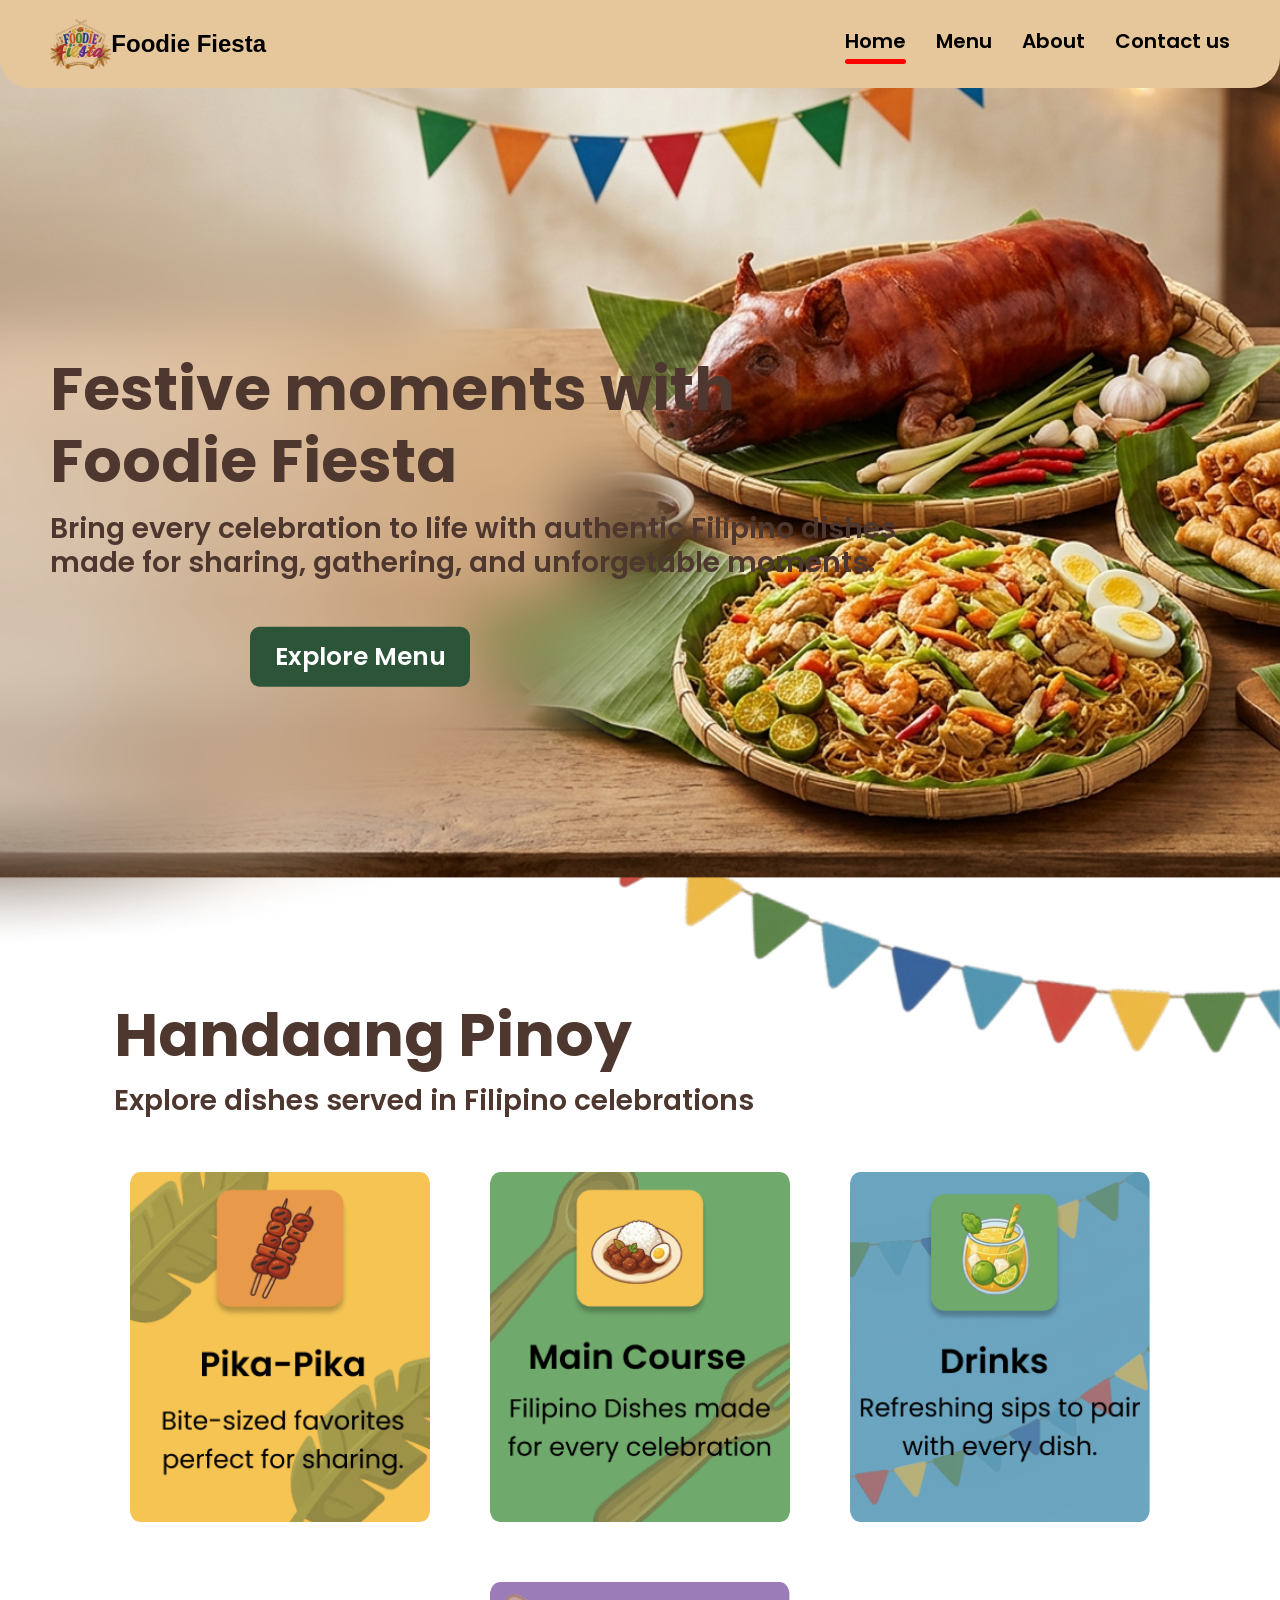
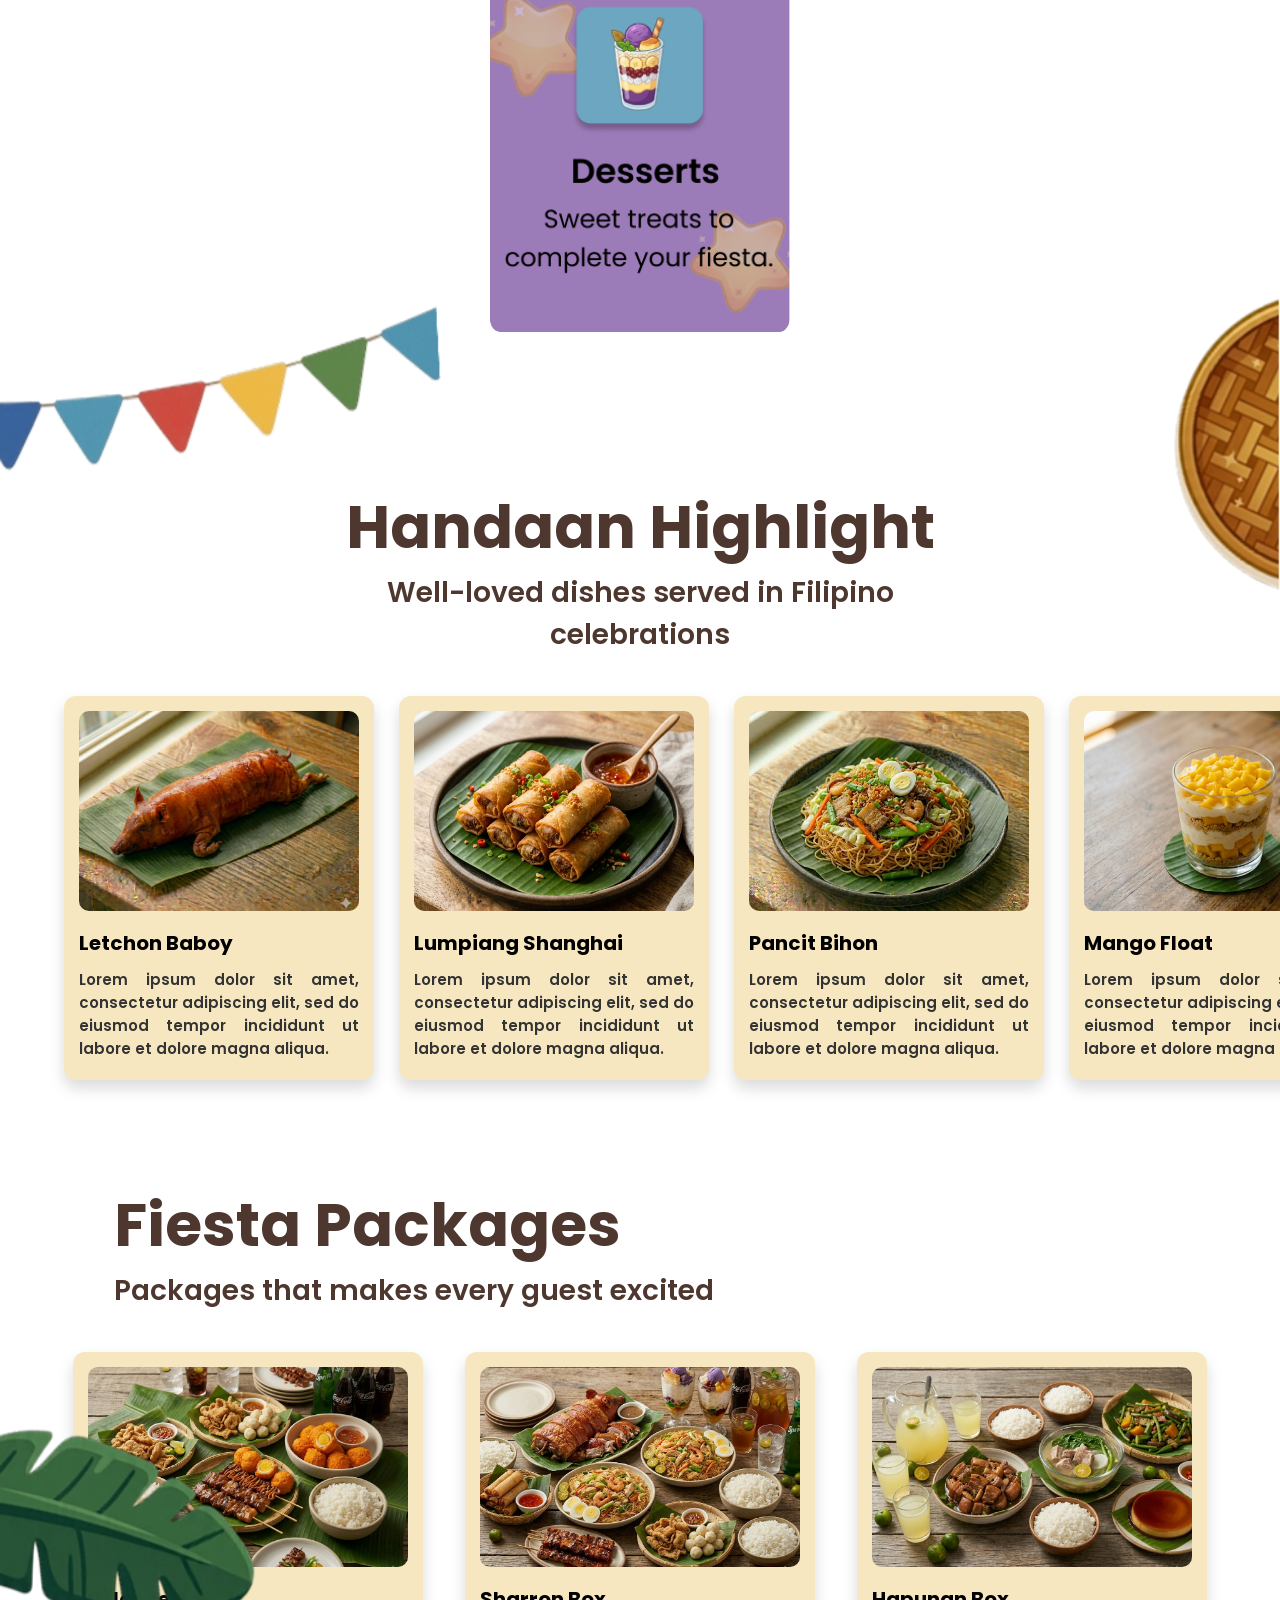
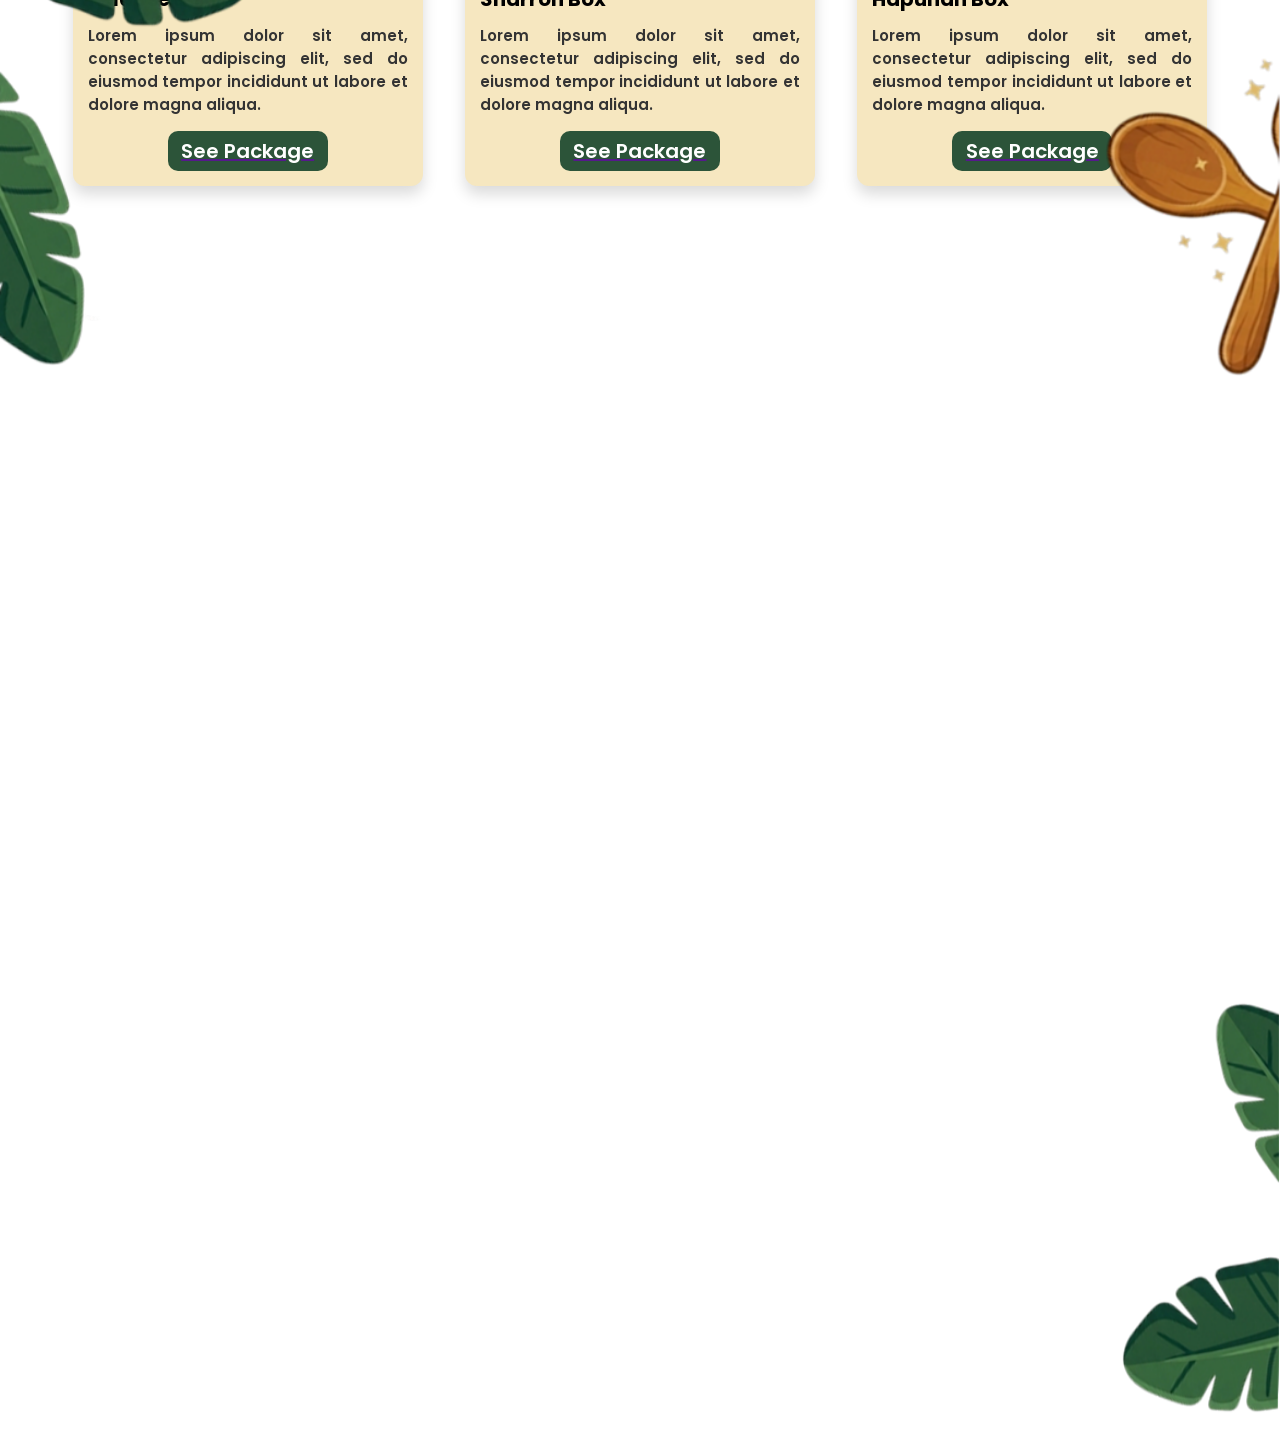
==== index.html @ e80f6aa4 "ewan basta ayun" ====
<!DOCTYPE html>
<html lang="en">
<head>
    <meta charset="UTF-8">
    <meta name="viewport" content="width=device-width, initial-scale=1.0">
    <link rel="stylesheet" href="assets/css/styles.css">
    <link href="https://fonts.googleapis.com/css2?family=Poppins:wght@400;600&display=swap" rel="stylesheet">
    <link rel="icon" type="image/png" href="assets/images/logo/foodiefiesta_logo.png">
    <title>Foodie Fiesta</title>
</head>
<body> 
    <nav>
        <div class="logo-container">
            <img src="assets/images/logo/foodiefiesta_logo.png" alt="FoodieFiesta Logo">
            <h2 class="logo-name">Foodie Fiesta</h2>
        </div>

        <div class="menu-toggle" onclick="toggleMenu()">
            ☰
        </div>

        <div class="links-container" id="navLinks">
            <a class="nav-link active" href="index.html">Home</a>
            <a class="nav-link" href="pages/menu.html">Menu</a>
            <a class="nav-link" href="pages/about.html">About</a>
            <a class="nav-link" href="pages/contact.html">Contact us</a>
        </div>
    </nav>

    <div class="hero">
        <img src="assets/images/logo/hero_image.png" alt="Hero Image">

        <div class="hero-content">
            <h1>Festive moments with <br> Foodie Fiesta</h1>
            <p>Bring every celebration to life with authentic Filipino dishes <br> 
                made for sharing, gathering, and unforgetable moments.
            </p>

            <button class="explore-menu-btn">Explore Menu</button>
        </div>
    </div>

    <div class="handang-pinoy-section">

        <div class="handang-pinoy-decor">

            <div class="banderitas1">
                <img src="assets/images/background_img_design/banderitas_1.png" alt="">
            </div>

            <div class="banderitas2">
                <img src="assets/images/background_img_design/banderitas_2.png" alt="">
            </div>

            <div class="bilao">
                <img src="assets/images/background_img_design/bilao.png" alt="">
            </div>

            <div class="dahon1">
                <img src="assets/images/background_img_design/dahon1.png" alt="">
            </div>

            <div class="spon-fork">
                <img src="assets/images/background_img_design/spoon-fork.png" alt="">
            </div>

            <div class="dahon2">
                <img src="assets/images/background_img_design/dahon2.png" alt="">
            </div>

        </div>

        <div class="handang-pinoy-container">

            <h1>Handaang Pinoy</h1>
            <p>Explore dishes served in Filipino celebrations</p>

            <div class="handang-pinoy-img-card">
                <img src="assets/images/pic_card/pika-pika_img_card.png" alt="pika-pika CARD">
                <img src="assets/images/pic_card/main_course_img_card.png" alt="Appetizer CARD">
                <img src="assets/images/pic_card/drink_img_card.png" alt="Main Course CARD">
                <img src="assets/images/pic_card/dessert_img_card.png" alt="Dessert CARD">
            </div>

        </div>

    </div>

    <div class="handaan-highlight-container">
        <h1>Handaan Highlight</h1>
        <p>Well-loved dishes served in Filipino <br> celebrations</p>

        <div class="handaan-highlight-card">
            
            <div class="card">
                <img src="assets/images/foods/handaan_highlights/Lechon-Baboy.png" alt="letchon baboy">
                <h2>Letchon Baboy</h2>
                <p>Lorem ipsum dolor sit amet, consectetur adipiscing elit, sed do eiusmod tempor incididunt ut labore et dolore magna aliqua.</p>
            </div>

            <div class="card">
                <img src="assets/images/foods/handaan_highlights/lumpiang_shanghai.JPG" alt="lumpiang shanghai">
                <h2>Lumpiang Shanghai</h2>
                <p>Lorem ipsum dolor sit amet, consectetur adipiscing elit, sed do eiusmod tempor incididunt ut labore et dolore magna aliqua.</p>
            </div>

            <div class="card">
                <img src="assets/images/foods/handaan_highlights/Pancit-Bihon.JPG" alt="pancit bihon">
                <h2>Pancit Bihon</h2>
                <p>Lorem ipsum dolor sit amet, consectetur adipiscing elit, sed do eiusmod tempor incididunt ut labore et dolore magna aliqua.</p>
            </div>

            <div class="card">
                <img src="assets/images/foods/handaan_highlights/Mango-Float.JPG" alt="mango float">
                <h2>Mango Float</h2>
                <p>Lorem ipsum dolor sit amet, consectetur adipiscing elit, sed do eiusmod tempor incididunt ut labore et dolore magna aliqua.</p>
            </div>

            <div class="card">
                <img src="assets/images/foods/handaan_highlights/Halo-Halo.JPG" alt="halo halo">
                <h2>Halo-Halo</h2>
                <p>Lorem ipsum dolor sit amet, consectetur adipiscing elit, sed do eiusmod tempor incididunt ut labore et dolore magna aliqua.</p>
            </div>
        </div>
    </div>

    <div class="fiesta-packages-container">
        <h1>Fiesta Packages</h1>
        <p>Packages that makes every guest excited</p>

        <div class="fiesta-packages-card">
            <div class="card">
                <img src="assets/images/foods/fiesta_packages/Relapse_set.JPG" alt="Relapse Box">
                <h2>Relapse Box</h2>
                <p>Lorem ipsum dolor sit amet, consectetur adipiscing elit, sed do eiusmod tempor incididunt ut labore et dolore magna aliqua.</p>
                <a href=""><button class="see-package-btn">See Package</button></a>
            </div>

            <div class="card">
                <img src="assets/images/foods/fiesta_packages/Sharon_Set.JPG" alt="Sharron box">
                <h2>Sharron Box</h2>
                <p>Lorem ipsum dolor sit amet, consectetur adipiscing elit, sed do eiusmod tempor incididunt ut labore et dolore magna aliqua.</p>
                <a href=""><button class="see-package-btn">See Package</button></a>
            </div>

            <div class="card">
                <img src="assets/images/foods/fiesta_packages/Hapunan_set.JPG" alt="Hapunan Box">
                <h2>Hapunan Box</h2>
                <p>Lorem ipsum dolor sit amet, consectetur adipiscing elit, sed do eiusmod tempor incididunt ut labore et dolore magna aliqua.</p>
                <a href=""><button class="see-package-btn">See Package</button></a>
            </div>
        </div>
    </div>

    <script src="assets/js/index.js"></script>






</body>
</html>
---- assets/css/styles.css ----
body {
    margin: 0;
    font-family: "Poppins";
    padding-top: 80px;
}

nav {
    background-color: #E6C69B;
    display: flex;
    align-items: center;
    justify-content: space-between;

    padding: 10px 50px;
    border-bottom-left-radius: 30px;
    border-bottom-right-radius: 30px;

    position: fixed;
    top: 0;
    left: 0;
    width: 100%;      
    z-index: 1000;   
    box-sizing: border-box;

    transition: transform 0.3s ease;
}

.nav-hidden {
    transform: translateY(-100%);
}

.menu-toggle {
    display: none;
    font-size: 30px;
    cursor: pointer;
}

.logo-container {
    display: flex;
    align-items: center;
}

.logo-container img {
    height: 50px;
}

.logo-name {
    font-family: Verdana, Geneva, Tahoma, sans-serif;
}

.links-container {
    display: flex;    
    gap: 30px;        
    justify-content: flex-end;
}

.nav-link {
    color: #000000;
    font-size: 20px;
    text-decoration: none;
    font-family: "Poppins";
    font-weight: 600;
    padding-bottom: 5px;
    position: relative;
}

.nav-link::after {
    content: "";
    position: absolute;
    left: 0;
    bottom: -3px;
    width: 100%;
    height: 5px;
    background-color: green;
    border-radius: 10px;

    transform: scaleX(0);
    transform-origin: center;
    transition: transform 0.25s ease;
}

.nav-link:hover::after {
    transform: scaleX(1);
}

.nav-link.active::after {
    transform: scaleX(1);
    background-color: red;
}


.hero {
    position: relative;
    width: 100%;
    height: 100vh; 
    overflow: hidden;

    margin-top: -30px;
    z-index: 1; 
}

.hero img {
    width: 100%;
    height: 100%;
    object-fit: cover;
}
.hero-content {
    position: absolute;
    top: 50%;
    left: 50px;
    transform: translateY(-50%);
    color: white;
}


.hero-content h1{
    font-family: "Poppins";
    font-size: 60px;
    color: #4D372F;
    line-height: 1.2;
    margin-bottom: 15px;
}

.hero-content p {
    font-family: "Poppins";
    color: #4D372F;
    font-weight: 550;
    font-size: 28px;
    line-height: 1.2;
    margin-top: 0;
}

.explore-menu-btn {
    background-color: #2C5439;
    font-family:"Poppins";
    color: white;
    font-weight: 600;
    width: 220px;
    height: 60px;
    margin-left: 200px;
    margin-top: 20px;
    font-size: 25px;
    border-radius: 10px;
    border: none;
    outline: none;
    cursor: pointer;
    transition: all 0.25s ease;
}

.explore-menu-btn:hover {
    transform: scale(1.08) translateY(-5px);
    box-shadow: 0 10px 20px rgba(0, 0, 0, 0.25);
}


.handang-pinoy-container {
    margin: 20px 0px 100px 0;
    position: relative;
    z-index: 2;
}

.handang-pinoy-section{
    position: relative;
}

.handang-pinoy-decor{
    position:absolute;
    width:100%;
    height:100%;
    top:0;
    left:0;
    pointer-events:none;
}


.banderitas1 {
    position: absolute;
    top: -20%;
    right: 0%;
    z-index: 0;
}

.banderitas1 img {
    width: 700px;
    height: auto;
}

.banderitas2 {
    position: absolute;
    top: 97%;
    left: 0%;
    z-index: 0;
}

.banderitas2 img {
    width: 450px;
    height: auto;
}

.bilao {
    position: absolute;
    top: 95%;
    right: 0%;
    z-index: 0;
}

.bilao img {
    width: 120px;
    height: auto;
}

.dahon1 {
    position: absolute;
    top: 215%;
    left: 0%;
    z-index: 0;
}

.dahon1 img {
    width: 280px;
    height: auto;
}


.spon-fork {
    position: absolute;
    top: 240%;
    right: 0%;
    z-index: 0;
}

.spon-fork img {
    width: 180px;
    height: auto;
}

.dahon2 {
    position: absolute;
    top: 340%;
    right: 0%;
    z-index: 0;
}

.dahon2 img {
    width: 180px;
    height: auto;
}


.handang-pinoy-container h1,
.handang-pinoy-container p,
.handang-pinoy-img-card {
    position: relative;
    z-index: 2;
}

section,
.handang-pinoy-container,
.handaan-highlight-container,
.fiesta-packages-container{
    padding-left:5%;
    padding-right:5%;
}

.handang-pinoy-container h1 {
    font-family: "Poppins";
    font-size: 60px;
    color: #4D372F;
    margin-bottom: 0;
    margin-left: 50px;

}

.handang-pinoy-container p {
    font-family: "Poppins";
    color: #4D372F;
    font-weight: 550;
    font-size: 28px;
    margin-top: 0;
    margin-left: 50px;
}

.handang-pinoy-img-card {
    display: flex;
    justify-content: center;
    align-items: center;
    gap: 60px;
    flex-wrap: wrap;
    margin-top: 50px;

}

.handang-pinoy-img-card img {
    width: 300px;
    height: 350px;
    object-fit: cover;
    border-radius: 10px;

    transition: transform 0.3s ease, box-shadow 0.3s ease;
    cursor: pointer;
}

.handang-pinoy-img-card img:hover {
    transform: translateY(-10px) scale(1.06);
    box-shadow: 0 20px 35px rgba(0,0,0,0.35);
}


.handaan-highlight-container {
    text-align: center;
    margin: 150px 0 100px 0;
    position: relative;
    z-index: 0;
}

.handaan-highlight-container h1 {
    font-family: "Poppins";
    font-size: 60px;
    color: #4D372F;
    margin-bottom: 0;
}

.handaan-highlight-container p {
    font-family: "Poppins";
    color: #4D372F;
    font-weight: 550;
    font-size: 28px;
    margin-top: 0;
}

.handaan-highlight-card {
    display: grid;
    justify-items: center;
    grid-template-columns: repeat(5, 1fr);
    gap: 25px;
    margin: 40px auto;
}


.handaan-highlight-card .card {
    background-color: #F6E7C0;
    width: 280px;
    padding: 15px;
    border-radius: 12px;
    text-align: left;
    text-align: justify;
    box-shadow: 0 8px 15px rgba(0,0,0,0.15);
    transition: transform 0.2s ease;
}

.handaan-highlight-card .card:hover {
    transform: translateY(-8px);
}


.handaan-highlight-card img {
    width: 100%;
    height: 200px;
    background-color: #d9c8a3;
    border-radius: 10px;
    object-fit: cover;
}


.handaan-highlight-card h2 {
    font-family: "Poppins";
    font-size: 20px;
    margin: 10px 0 5px 0;
    color: #000000;
}


.handaan-highlight-card p {
    font-family: "Poppins";
    font-size: 15px;
    margin: 10px 0 5px 0;
    color: #333;
}

.fiesta-packages-container {
    margin: 20px 0px 20px 0px;
}

.fiesta-packages-container h1{
    font-family: "Poppins";
    font-size: 60px;
    color: #4D372F;
    margin-bottom: 0;
    margin-left: 50px;
}

.fiesta-packages-container p {
    font-family: "Poppins";
    color: #4D372F;
    font-weight: 550;
    font-size: 28px;
    margin-top: 0;
    margin-left: 50px;
}


.fiesta-packages-card {
    display: grid;
    justify-items: center;
    grid-template-columns: repeat(3, 1fr);
    gap: 25px;
    max-width: 1300px;
    margin: 40px auto;

}

.fiesta-packages-card .card {
    background-color: #F6E7C0;
    width: 320px;
    padding: 15px;
    border-radius: 12px;
    text-align: left;
    text-align: justify;
    box-shadow: 0 8px 15px rgba(0,0,0,0.15);
    transition: transform 0.2s ease;
}

.fiesta-packages-card .card:hover {
    transform: translateY(-8px);
}

.fiesta-packages-card  img {
    width: 100%;
    height: 200px;
    background-color: #d9c8a3;
    border-radius: 10px;
    object-fit: cover;
}


.fiesta-packages-card  h2 {
    font-family: "Poppins";
    font-size: 20px;
    margin: 10px 0 5px 0;
    color: #000000;
}


.fiesta-packages-card  p {
    font-family: "Poppins";
    font-size: 15px;
    margin: 10px 0 5px 0;
    color: #333;
}

.see-package-btn {
    background-color: #2C5439;
    font-family:"Poppins";
    color: white;
    font-weight: 600;
    width: 160px;
    height: 40px;
    display: block;
    margin: 15px auto 0 auto;
    font-size: 20px;
    border-radius: 10px;
    border: none;
    outline: none;
    cursor: pointer;
    transition: all 0.25s ease;
}

.see-package-btn:hover {
    transform: scale(1.08) translateY(-5px);
    box-shadow: 0 10px 20px rgba(0, 0, 0, 0.25);
}


@media (max-width: 768px) {

    nav {
        flex-direction: row;
        justify-content: space-between;
        align-items: center;
    }

    .menu-toggle {
        display: block;
    }

    .links-container {
        position: absolute;
        top: 80px;
        left: 0;
        right: 0;
        width: 100%;
        box-sizing: border-box;
        margin-top: -20px;

        background-color: #E6C69B;
        border-bottom-left-radius: 30px;
        border-bottom-right-radius: 30px;

        flex-direction: column;
        align-items: flex-end; 
        padding: 10px 20px;     
        gap: 10px;

        max-height: 0;
        overflow: hidden;
        transition: all 0.3s ease;
    }

    .links-container.show {
        margin-top: -20px;
        max-height: 300px;
        padding: 15px 50px; 
    }

    .nav-link {
        font-size: 16px;
        width: auto;         
        padding: 10px 0px; 
        text-align: left; 
    }

    .nav-link::after {
        left: 0;               
        bottom: 5px;
        width: 100%;           
        height: 5px;          
        background-color: red;
        border-radius: 10px;
        transform: scaleX(0);
        transform-origin: left;
        transition: transform 0.25s ease;
    }

    .nav-link:hover::after,
    .nav-link.active::after {
        transform: scaleX(1);
    }


    /* HERO SECTION */
    .hero {
        height: 103vh;
    }

    .hero-content {
        position: absolute;
        top: 50%;
        left: 20px;
        transform: translateY(-50%);
        
        width: 90%;
        max-width: 200px;
        text-align: left;
    }

    .hero-content h1 {
        font-size: 32px;
        text-align: left;
    }

    .hero-content p {
        font-size: 18px;
        text-align: left;
    }

    .explore-menu-btn {
        margin-top: 15px;
        margin-left: 0; 
        width: 160px;
        height: 45px;
        font-size: 16px;
    }

    /* TITLES */
    h1 {
        font-size: 40px !important;
        margin-left: 0 !important;
        text-align: center;
    }

    p {
        font-size: 20px !important;
        margin-left: 0 !important;
        text-align: center;
    }

    /* HANDANG PINOY IMAGES */
    .handang-pinoy-img-card {
        display: flex;
        grid-template-columns: repeat(2, 1fr);
        justify-content: center;
        flex-wrap: wrap; 
        gap: 30px; 
    }

    .handang-pinoy-img-card img {
        width: 100%;
        max-width: 200px;
        height: auto;
        
    }

    /* HANDAAN HIGHLIGHT */
    .handaan-highlight-card {
        grid-template-columns: repeat(2, 1fr);
        justify-items: center;
    }

    .handaan-highlight-card .card {
        width: 90%;
    }

    .handaan-highlight-card .card:last-child:nth-child(odd) {
        grid-column: span 2;
        justify-self: center;
        
    }

    .handaan-highlight-card img {
        height: 150px !important; 
    }

    .handaan-highlight-card h2 {
        font-size: 20px !important; 
    }

    .handaan-highlight-card p {
        font-size: 12px !important; 
        text-align: justify;
    }

    /* FIESTA PACKAGES */
    .fiesta-packages-card {
        grid-template-columns: 1fr;
    }

    .fiesta-packages-card .card {
        width: 90%;
    }

    .fiesta-packages-card img {
        height:300px !important; 
    }

    .fiesta-packages-card h2 {
        font-size: 28px !important; 
    }

    .fiesta-packages-card p {
        font-size: 15px !important;
        text-align: justify;
    }

    /* DECORATIONS */
    .handang-pinoy-decor {
        display: block; 
        transform: scale(1); 
        transform-origin: top right;
    }

    .banderitas1 img,
    .banderitas2 img,
    .bilao img,
    .dahon1 img,
    .spon-fork img,
    .dahon2 img {
        width: auto;
        max-width: 200px; 
        height: auto;
    }

    .dahon2 {
        top: 570%; 
        right: 0px; 
        z-index: -1; 
    }
}
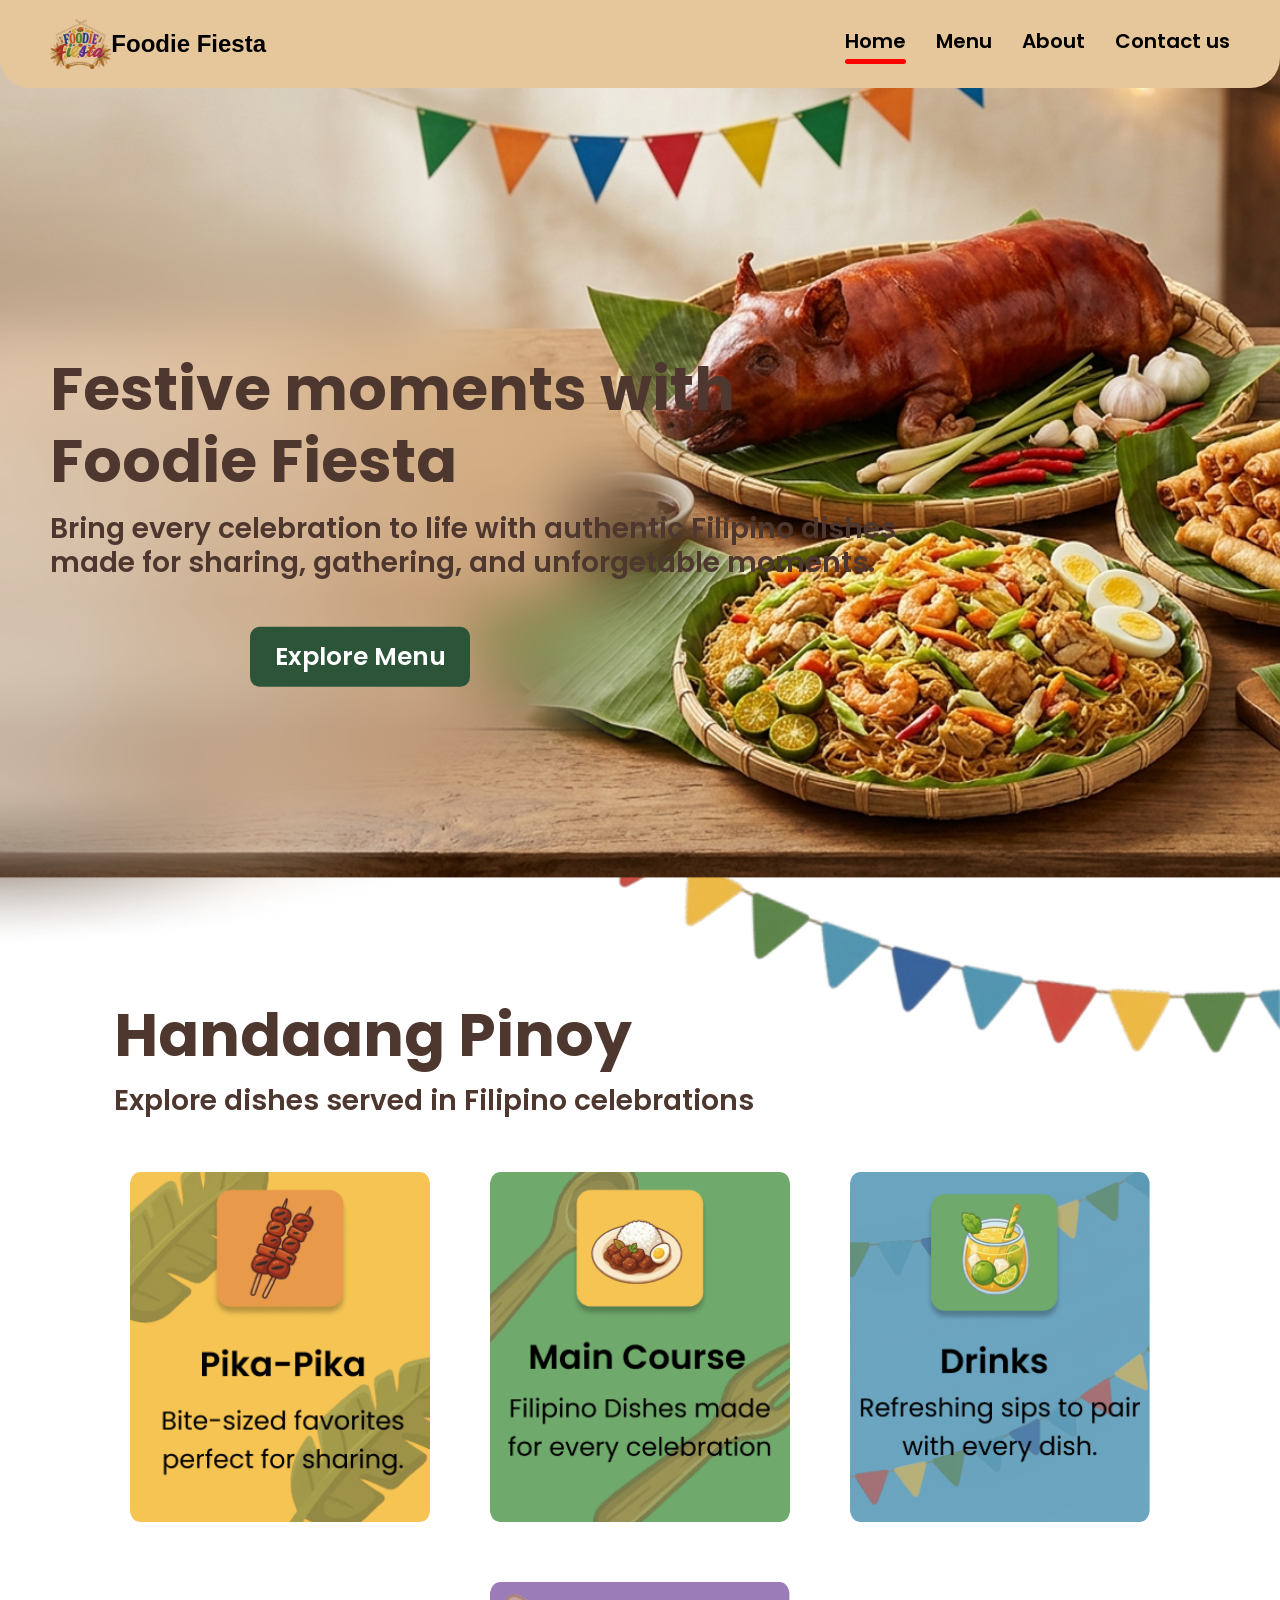
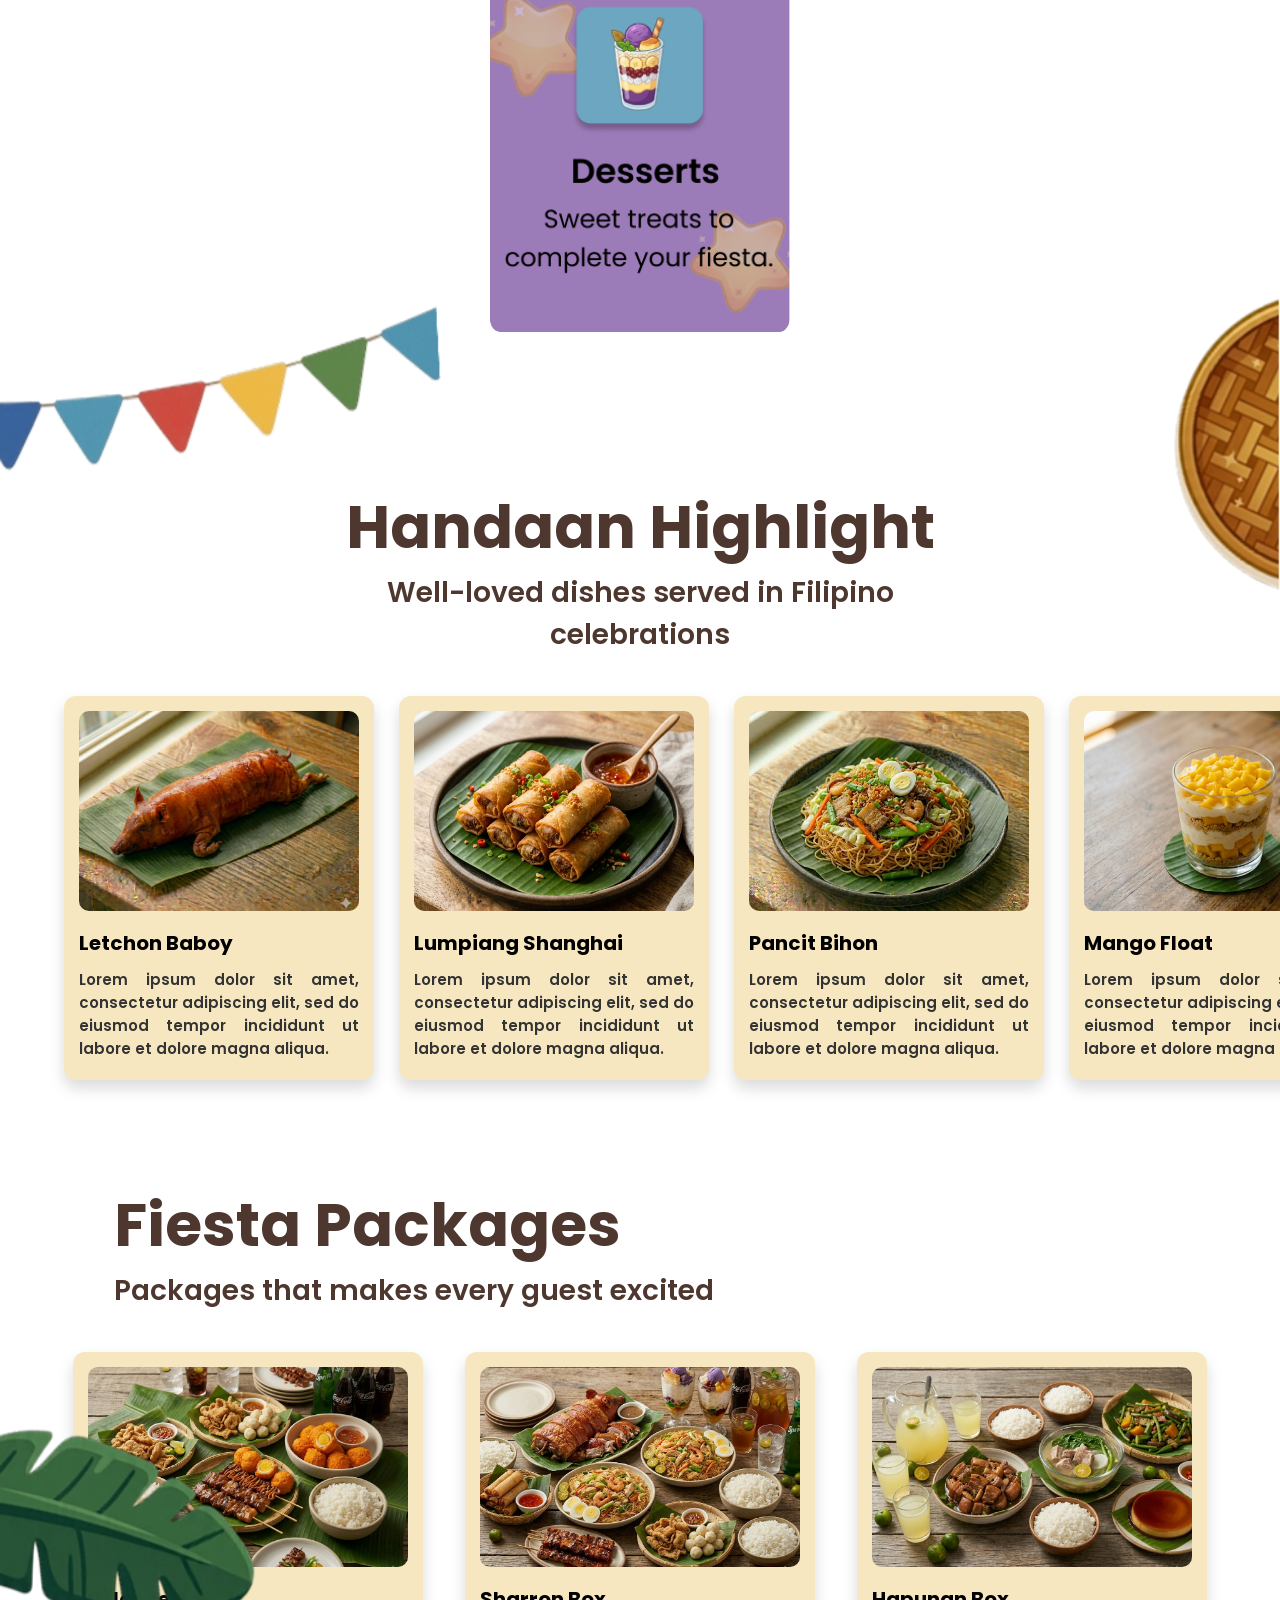
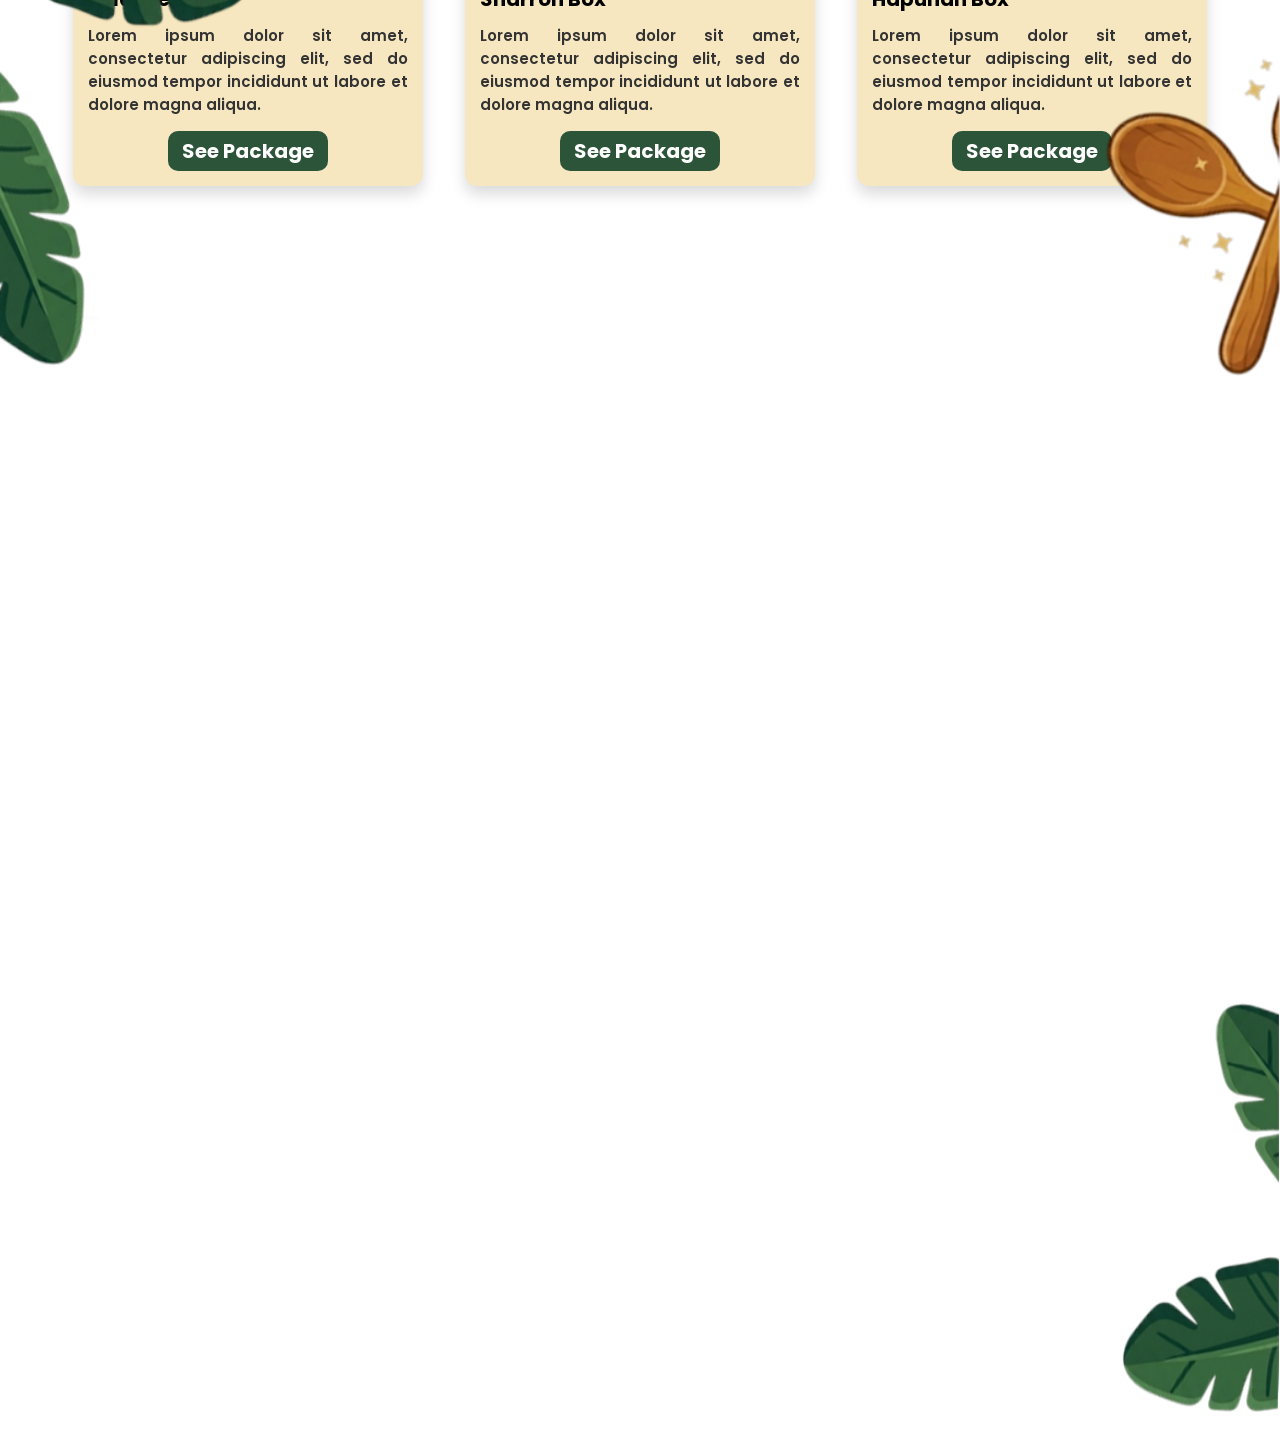
==== commit b3413e24: "wala pang tulog" ====
--- a/index.html
+++ b/index.html
@@ -133,21 +133,21 @@
                 <img src="assets/images/foods/fiesta_packages/Relapse_set.JPG" alt="Relapse Box">
                 <h2>Relapse Box</h2>
                 <p>Lorem ipsum dolor sit amet, consectetur adipiscing elit, sed do eiusmod tempor incididunt ut labore et dolore magna aliqua.</p>
-                <a href=""><button class="see-package-btn">See Package</button></a>
+                <a href="#" class="see-package-btn">See Package</a>
             </div>
 
             <div class="card">
                 <img src="assets/images/foods/fiesta_packages/Sharon_Set.JPG" alt="Sharron box">
                 <h2>Sharron Box</h2>
                 <p>Lorem ipsum dolor sit amet, consectetur adipiscing elit, sed do eiusmod tempor incididunt ut labore et dolore magna aliqua.</p>
-                <a href=""><button class="see-package-btn">See Package</button></a>
+                <a href="#" class="see-package-btn">See Package</a>
             </div>
 
             <div class="card">
                 <img src="assets/images/foods/fiesta_packages/Hapunan_set.JPG" alt="Hapunan Box">
                 <h2>Hapunan Box</h2>
                 <p>Lorem ipsum dolor sit amet, consectetur adipiscing elit, sed do eiusmod tempor incididunt ut labore et dolore magna aliqua.</p>
-                <a href=""><button class="see-package-btn">See Package</button></a>
+                <a href="#" class="see-package-btn">See Package</a>
             </div>
         </div>
     </div>
--- a/assets/css/styles.css
+++ b/assets/css/styles.css
@@ -451,14 +451,17 @@
     background-color: #2C5439;
     font-family:"Poppins";
     color: white;
-    font-weight: 600;
+    font-weight: bold;
     width: 160px;
     height: 40px;
-    display: block;
+    display: flex;      
+    justify-content: center; 
+    align-items: center;        
     margin: 15px auto 0 auto;
     font-size: 20px;
     border-radius: 10px;
     border: none;
+    text-decoration: none;
     outline: none;
     cursor: pointer;
     transition: all 0.25s ease;
@@ -594,7 +597,7 @@
 
     .handang-pinoy-img-card img {
         width: 100%;
-        max-width: 200px;
+        max-width: 160px;
         height: auto;
         
     }
@@ -612,6 +615,7 @@
     .handaan-highlight-card .card:last-child:nth-child(odd) {
         grid-column: span 2;
         justify-self: center;
+        width: 200px;
         
     }
 
@@ -650,28 +654,67 @@
         text-align: justify;
     }
 
-    /* DECORATIONS */
-    .handang-pinoy-decor {
-        display: block; 
-        transform: scale(1); 
-        transform-origin: top right;
-    }
-
-    .banderitas1 img,
-    .banderitas2 img,
-    .bilao img,
-    .dahon1 img,
-    .spon-fork img,
-    .dahon2 img {
-        width: auto;
-        max-width: 200px; 
-        height: auto;
-    }
-
-    .dahon2 {
-        top: 570%; 
-        right: 0px; 
-        z-index: -1; 
-    }
-}
-
+
+    /* ===== MOBILE DECORATION ===== */
+
+    .banderitas1 img{
+        width:300px;   
+    }
+
+    .banderitas1{
+        top:-20%;       
+        right:-10%;   
+    }
+
+
+    .banderitas2 img{
+        width:250px;
+    }
+
+    .banderitas2{
+        top:99%;
+        left:-20%;
+    }
+
+
+    .bilao img{
+        width:90px;
+    }
+
+    .bilao{
+        top:105%;
+        right:-5%;
+    }
+
+
+    .dahon1 img{
+        width:150px;
+    }
+
+    .dahon1{
+        top:350%;
+        left:-8%;
+    }
+
+
+    .spon-fork img{
+        width:110px;
+    }
+
+    .spon-fork{
+        top:350%;
+        right:-5%;
+    }
+
+
+    .dahon2 img{
+        width:110px;
+    }
+
+    .dahon2{
+        top:690%;
+        right: 0%;
+    }
+
+}
+
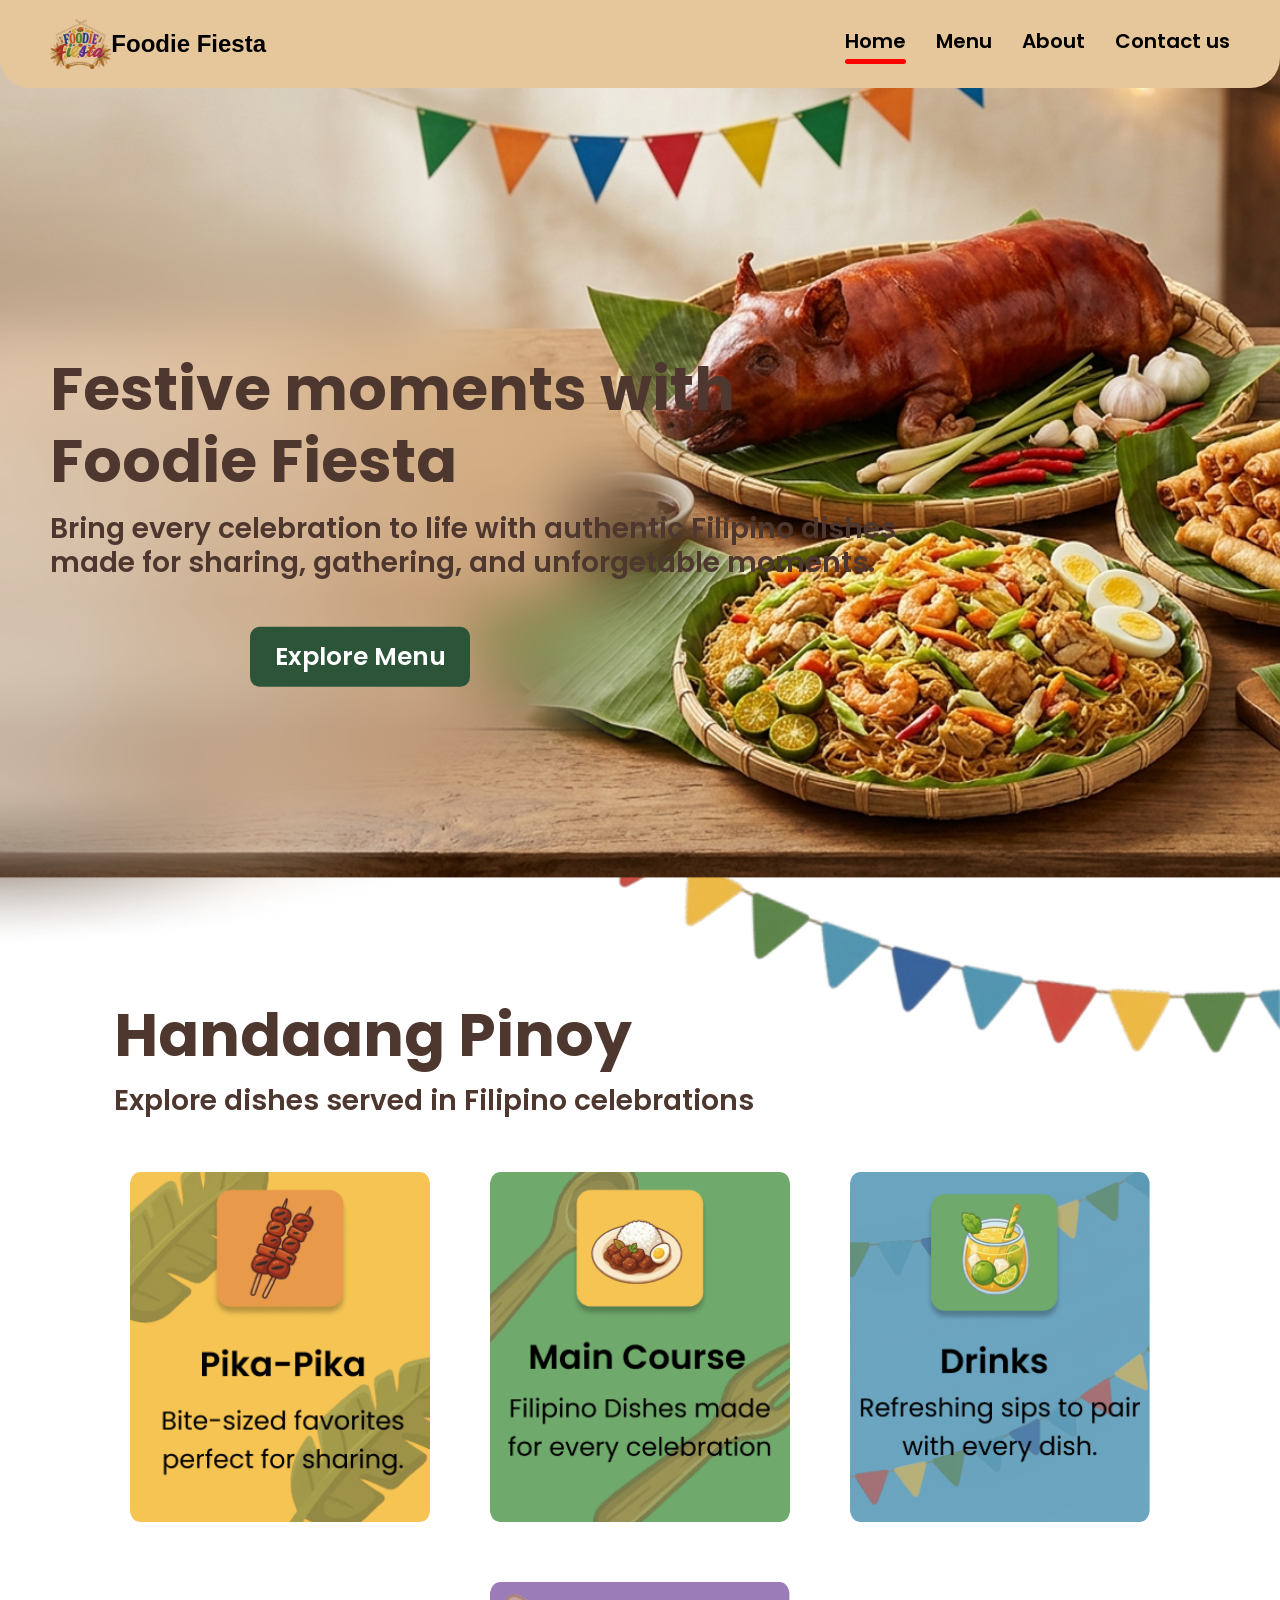
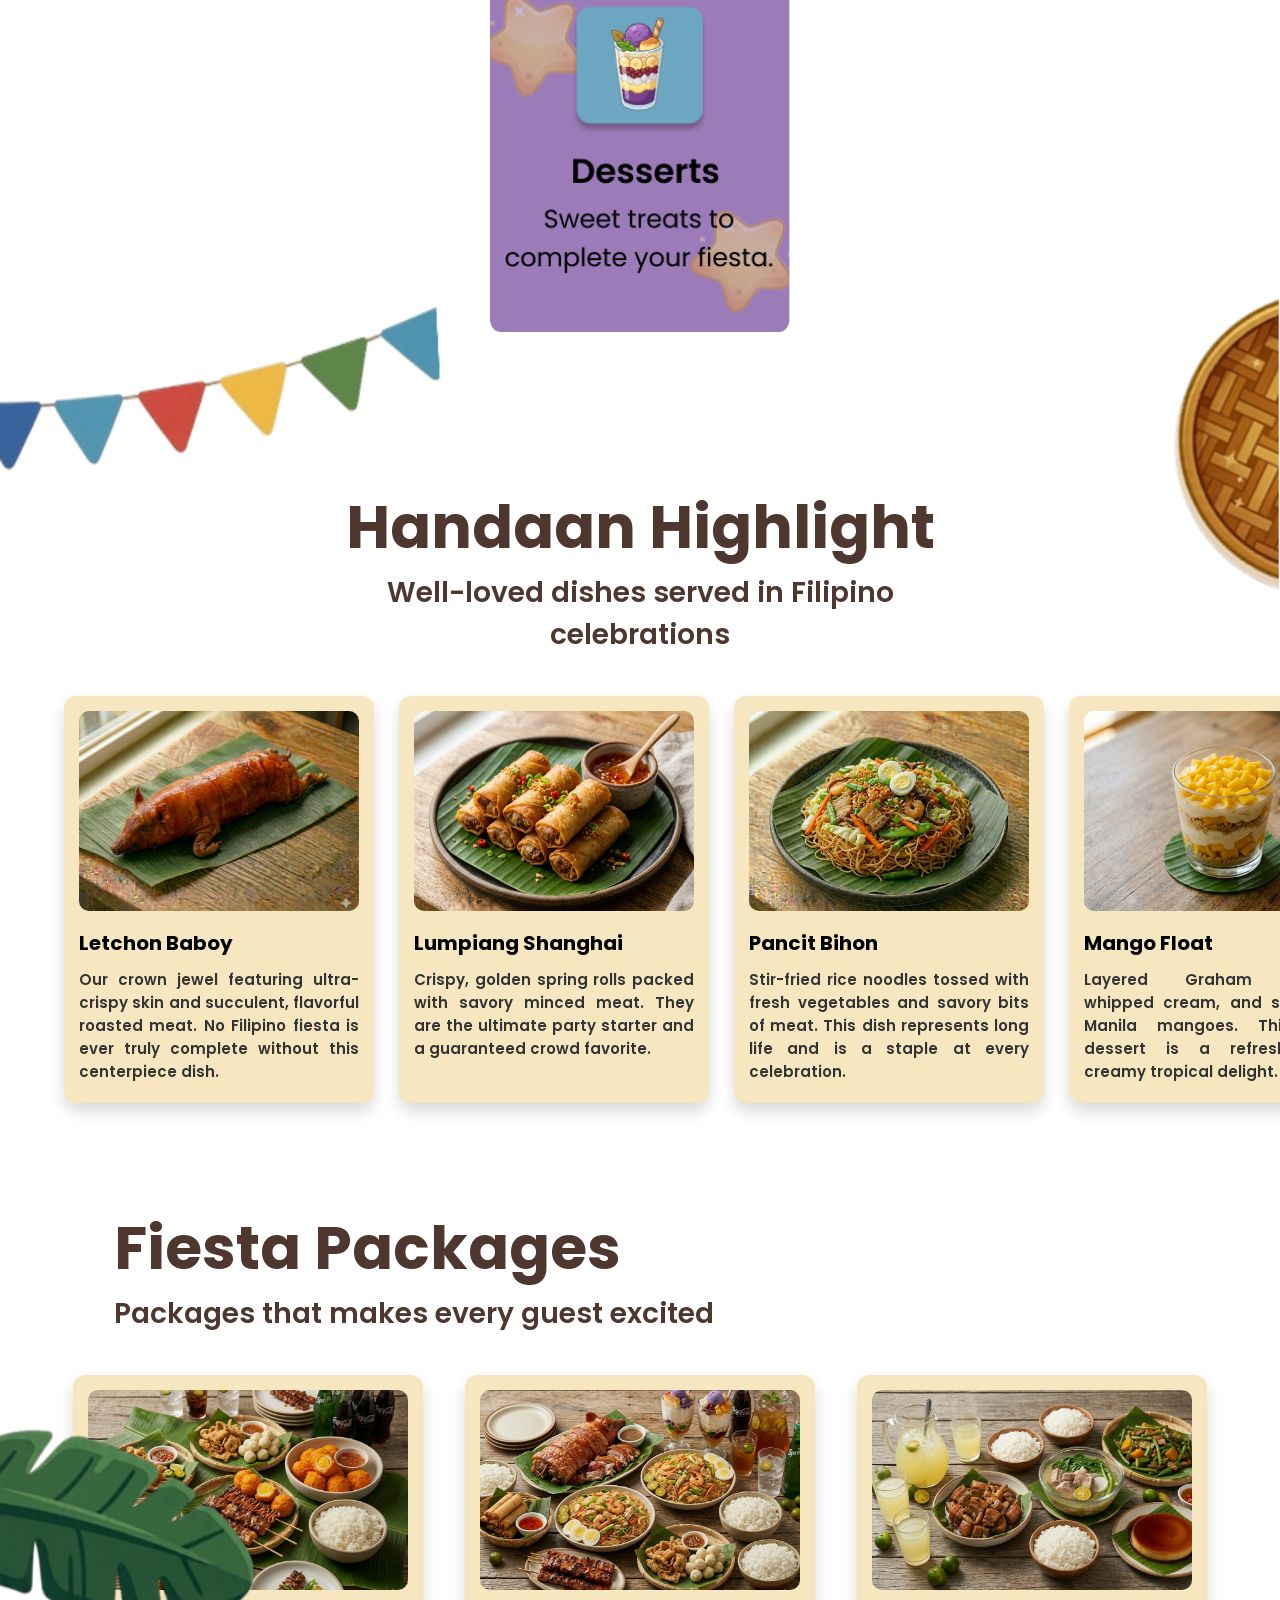
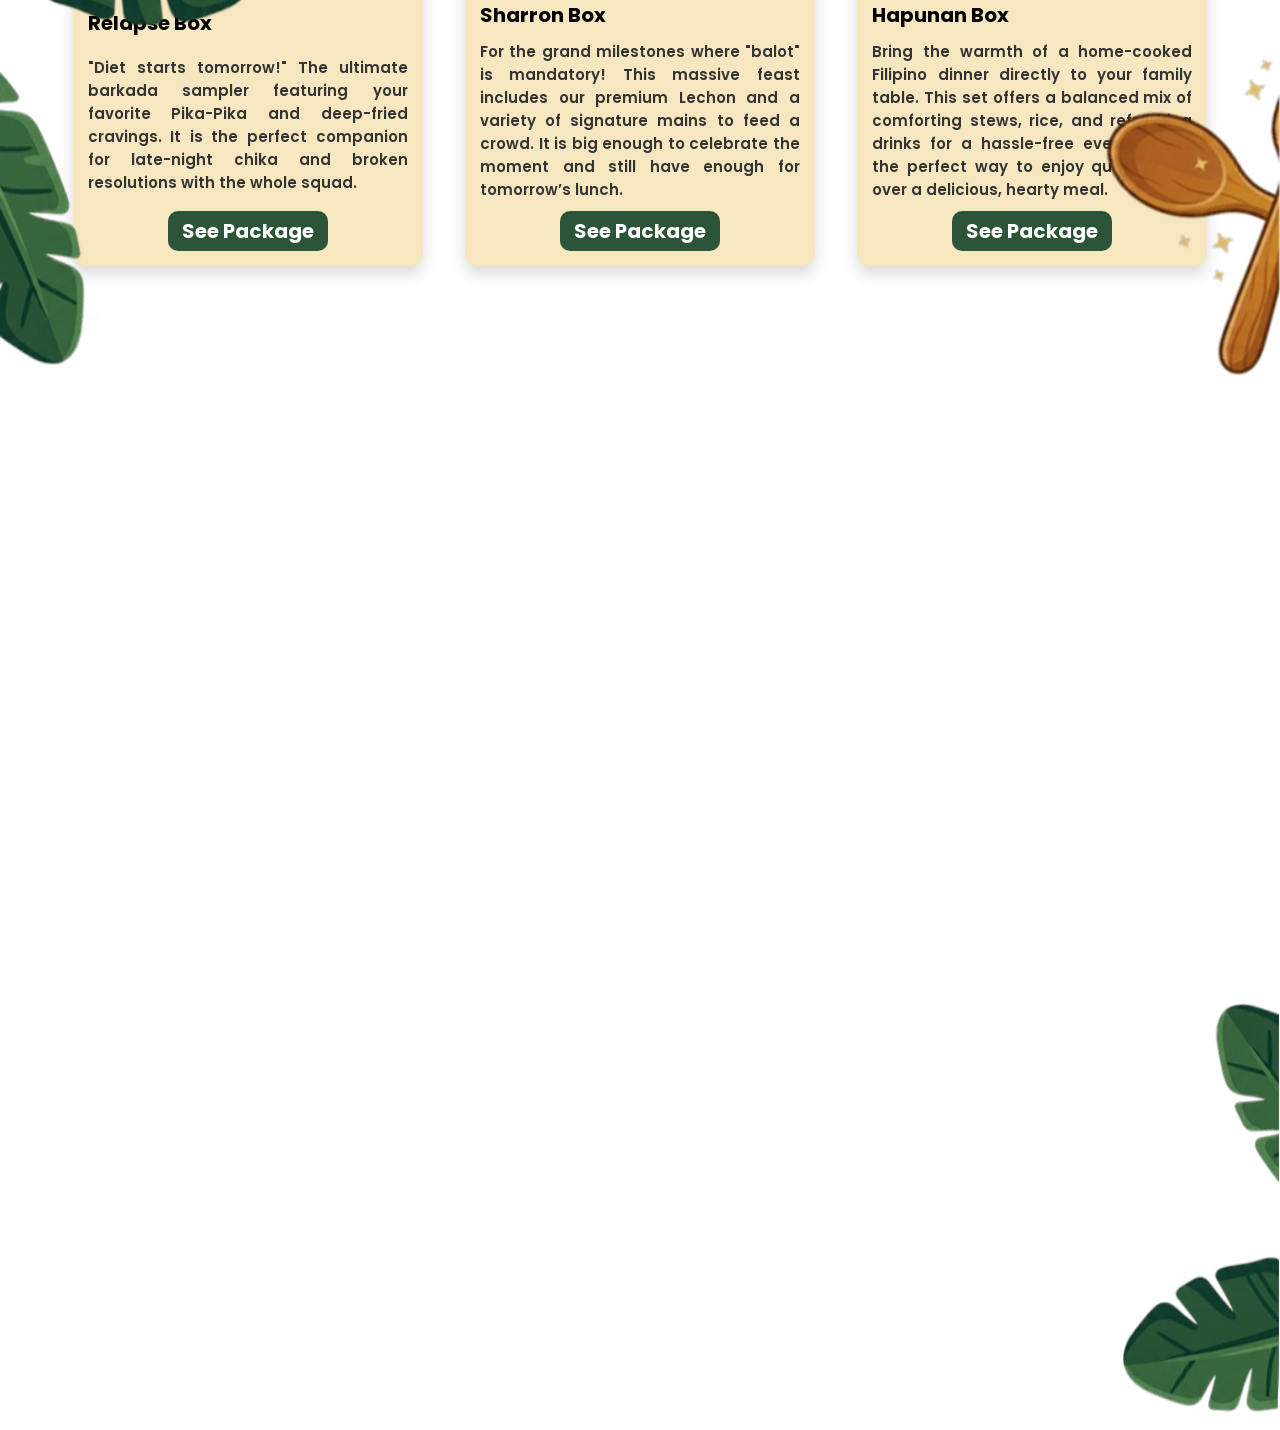
==== commit 53e819dc: "aaa" ====
--- a/index.html
+++ b/index.html
@@ -95,31 +95,31 @@
             <div class="card">
                 <img src="assets/images/foods/handaan_highlights/Lechon-Baboy.png" alt="letchon baboy">
                 <h2>Letchon Baboy</h2>
-                <p>Lorem ipsum dolor sit amet, consectetur adipiscing elit, sed do eiusmod tempor incididunt ut labore et dolore magna aliqua.</p>
+                <p>Our crown jewel featuring ultra-crispy skin and succulent, flavorful roasted meat. No Filipino fiesta is ever truly complete without this centerpiece dish.</p>
             </div>
 
             <div class="card">
                 <img src="assets/images/foods/handaan_highlights/lumpiang_shanghai.JPG" alt="lumpiang shanghai">
                 <h2>Lumpiang Shanghai</h2>
-                <p>Lorem ipsum dolor sit amet, consectetur adipiscing elit, sed do eiusmod tempor incididunt ut labore et dolore magna aliqua.</p>
+                <p>Crispy, golden spring rolls packed with savory minced meat. They are the ultimate party starter and a guaranteed crowd favorite.</p>
             </div>
 
             <div class="card">
                 <img src="assets/images/foods/handaan_highlights/Pancit-Bihon.JPG" alt="pancit bihon">
                 <h2>Pancit Bihon</h2>
-                <p>Lorem ipsum dolor sit amet, consectetur adipiscing elit, sed do eiusmod tempor incididunt ut labore et dolore magna aliqua.</p>
+                <p>Stir-fried rice noodles tossed with fresh vegetables and savory bits of meat. This dish represents long life and is a staple at every celebration.</p>
             </div>
 
             <div class="card">
                 <img src="assets/images/foods/handaan_highlights/Mango-Float.JPG" alt="mango float">
                 <h2>Mango Float</h2>
-                <p>Lorem ipsum dolor sit amet, consectetur adipiscing elit, sed do eiusmod tempor incididunt ut labore et dolore magna aliqua.</p>
+                <p>Layered Graham crackers, whipped cream, and sweet, ripe Manila mangoes. This chilled dessert is a refreshing and creamy tropical delight.</p>
             </div>
 
             <div class="card">
                 <img src="assets/images/foods/handaan_highlights/Halo-Halo.JPG" alt="halo halo">
                 <h2>Halo-Halo</h2>
-                <p>Lorem ipsum dolor sit amet, consectetur adipiscing elit, sed do eiusmod tempor incididunt ut labore et dolore magna aliqua.</p>
+                <p>The ultimate Filipino cooler featuring shaved ice, creamy milk, and sweet toppings. It is a colorful explosion of textures and flavors in one glass.</p>
             </div>
         </div>
     </div>
@@ -132,22 +132,22 @@
             <div class="card">
                 <img src="assets/images/foods/fiesta_packages/Relapse_set.JPG" alt="Relapse Box">
                 <h2>Relapse Box</h2>
-                <p>Lorem ipsum dolor sit amet, consectetur adipiscing elit, sed do eiusmod tempor incididunt ut labore et dolore magna aliqua.</p>
-                <a href="#" class="see-package-btn">See Package</a>
+                <p>"Diet starts tomorrow!" The ultimate barkada sampler featuring your favorite Pika-Pika and deep-fried cravings. It is the perfect companion for late-night chika and broken resolutions with the whole squad.</p>
+                <button class="see-package-btn">See Package</button>
             </div>
 
             <div class="card">
                 <img src="assets/images/foods/fiesta_packages/Sharon_Set.JPG" alt="Sharron box">
                 <h2>Sharron Box</h2>
-                <p>Lorem ipsum dolor sit amet, consectetur adipiscing elit, sed do eiusmod tempor incididunt ut labore et dolore magna aliqua.</p>
-                <a href="#" class="see-package-btn">See Package</a>
+                <p>For the grand milestones where "balot" is mandatory! This massive feast includes our premium Lechon and a variety of signature mains to feed a crowd. It is big enough to celebrate the moment and still have enough for tomorrow’s lunch.</p>
+                <button class="see-package-btn">See Package</button>
             </div>
 
             <div class="card">
                 <img src="assets/images/foods/fiesta_packages/Hapunan_set.JPG" alt="Hapunan Box">
                 <h2>Hapunan Box</h2>
-                <p>Lorem ipsum dolor sit amet, consectetur adipiscing elit, sed do eiusmod tempor incididunt ut labore et dolore magna aliqua.</p>
-                <a href="#" class="see-package-btn">See Package</a>
+                <p>Bring the warmth of a home-cooked Filipino dinner directly to your family table. This set offers a balanced mix of comforting stews, rice, and refreshing drinks for a hassle-free evening. It is the perfect way to enjoy quality time over a delicious, hearty meal.</p>
+                <button class="see-package-btn">See Package</button>
             </div>
         </div>
     </div>
--- a/assets/css/styles.css
+++ b/assets/css/styles.css
@@ -417,6 +417,11 @@
     text-align: justify;
     box-shadow: 0 8px 15px rgba(0,0,0,0.15);
     transition: transform 0.2s ease;
+
+    display: flex;
+    flex-direction: column;
+    justify-content: space-between; /* important */
+    height: 100%; /* para pantay */
 }
 
 .fiesta-packages-card .card:hover {
@@ -435,7 +440,7 @@
 .fiesta-packages-card  h2 {
     font-family: "Poppins";
     font-size: 20px;
-    margin: 10px 0 5px 0;
+    margin: 0;
     color: #000000;
 }
 
@@ -443,7 +448,7 @@
 .fiesta-packages-card  p {
     font-family: "Poppins";
     font-size: 15px;
-    margin: 10px 0 5px 0;
+    margin: 0;
     color: #333;
 }
 
@@ -457,7 +462,7 @@
     display: flex;      
     justify-content: center; 
     align-items: center;        
-    margin: 15px auto 0 auto;
+    margin: 0 auto 0 auto;
     font-size: 20px;
     border-radius: 10px;
     border: none;
@@ -479,6 +484,7 @@
         flex-direction: row;
         justify-content: space-between;
         align-items: center;
+        padding: 10px 20px;
     }
 
     .menu-toggle {
@@ -511,7 +517,7 @@
     .links-container.show {
         margin-top: -20px;
         max-height: 300px;
-        padding: 15px 50px; 
+        padding: 15px 20px; 
     }
 
     .nav-link {
@@ -581,7 +587,7 @@
     }
 
     p {
-        font-size: 20px !important;
+        font-size: 18px !important;
         margin-left: 0 !important;
         text-align: center;
     }
@@ -615,26 +621,33 @@
     .handaan-highlight-card .card:last-child:nth-child(odd) {
         grid-column: span 2;
         justify-self: center;
-        width: 200px;
-        
+        width: 180px;
     }
 
     .handaan-highlight-card img {
-        height: 150px !important; 
+        height: 120px !important; 
     }
 
     .handaan-highlight-card h2 {
-        font-size: 20px !important; 
+        font-size: 16px !important; 
     }
 
     .handaan-highlight-card p {
-        font-size: 12px !important; 
+        font-size: 10px !important; 
         text-align: justify;
     }
 
     /* FIESTA PACKAGES */
     .fiesta-packages-card {
-        grid-template-columns: 1fr;
+        grid-template-columns: repeat(2, 1fr);
+        justify-items: center;
+        row-gap: 40px;
+    }
+
+    .fiesta-packages-card .card:last-child:nth-child(odd) {
+        grid-column: span 2;
+        justify-self: center;
+        width: 200px;
     }
 
     .fiesta-packages-card .card {
@@ -642,18 +655,38 @@
     }
 
     .fiesta-packages-card img {
-        height:300px !important; 
+        height: 150px !important; 
     }
 
     .fiesta-packages-card h2 {
-        font-size: 28px !important; 
+        font-size: 16px !important; 
     }
 
     .fiesta-packages-card p {
-        font-size: 15px !important;
+        font-size: 10px !important; 
         text-align: justify;
     }
 
+
+.see-package-btn {
+    background-color: #2C5439;
+    font-family:"Poppins";
+    color: white;
+    font-weight: bold;
+    width: 120px;
+    height: 40px;
+    display: flex;      
+    justify-content: center; 
+    align-items: center;        
+    margin: 15px auto 0 auto;
+    font-size: 15px;
+    border-radius: 10px;
+    border: none;
+    text-decoration: none;
+    outline: none;
+    cursor: pointer;
+    transition: all 0.25s ease;
+}
 
     /* ===== MOBILE DECORATION ===== */
 
@@ -663,7 +696,7 @@
 
     .banderitas1{
         top:-20%;       
-        right:-10%;   
+        right:0%;   
     }
 
 
@@ -682,28 +715,28 @@
     }
 
     .bilao{
-        top:105%;
-        right:-5%;
+        top:90%;
+        right:0%;
     }
 
 
     .dahon1 img{
-        width:150px;
+        width:140px;
     }
 
     .dahon1{
-        top:350%;
-        left:-8%;
+        top:310%;
+        left:-5%;
     }
 
 
     .spon-fork img{
-        width:110px;
+        width:90px;
     }
 
     .spon-fork{
-        top:350%;
-        right:-5%;
+        top:310%;
+        right:0%;
     }
 
 
@@ -712,7 +745,7 @@
     }
 
     .dahon2{
-        top:690%;
+        top:500%;
         right: 0%;
     }
 
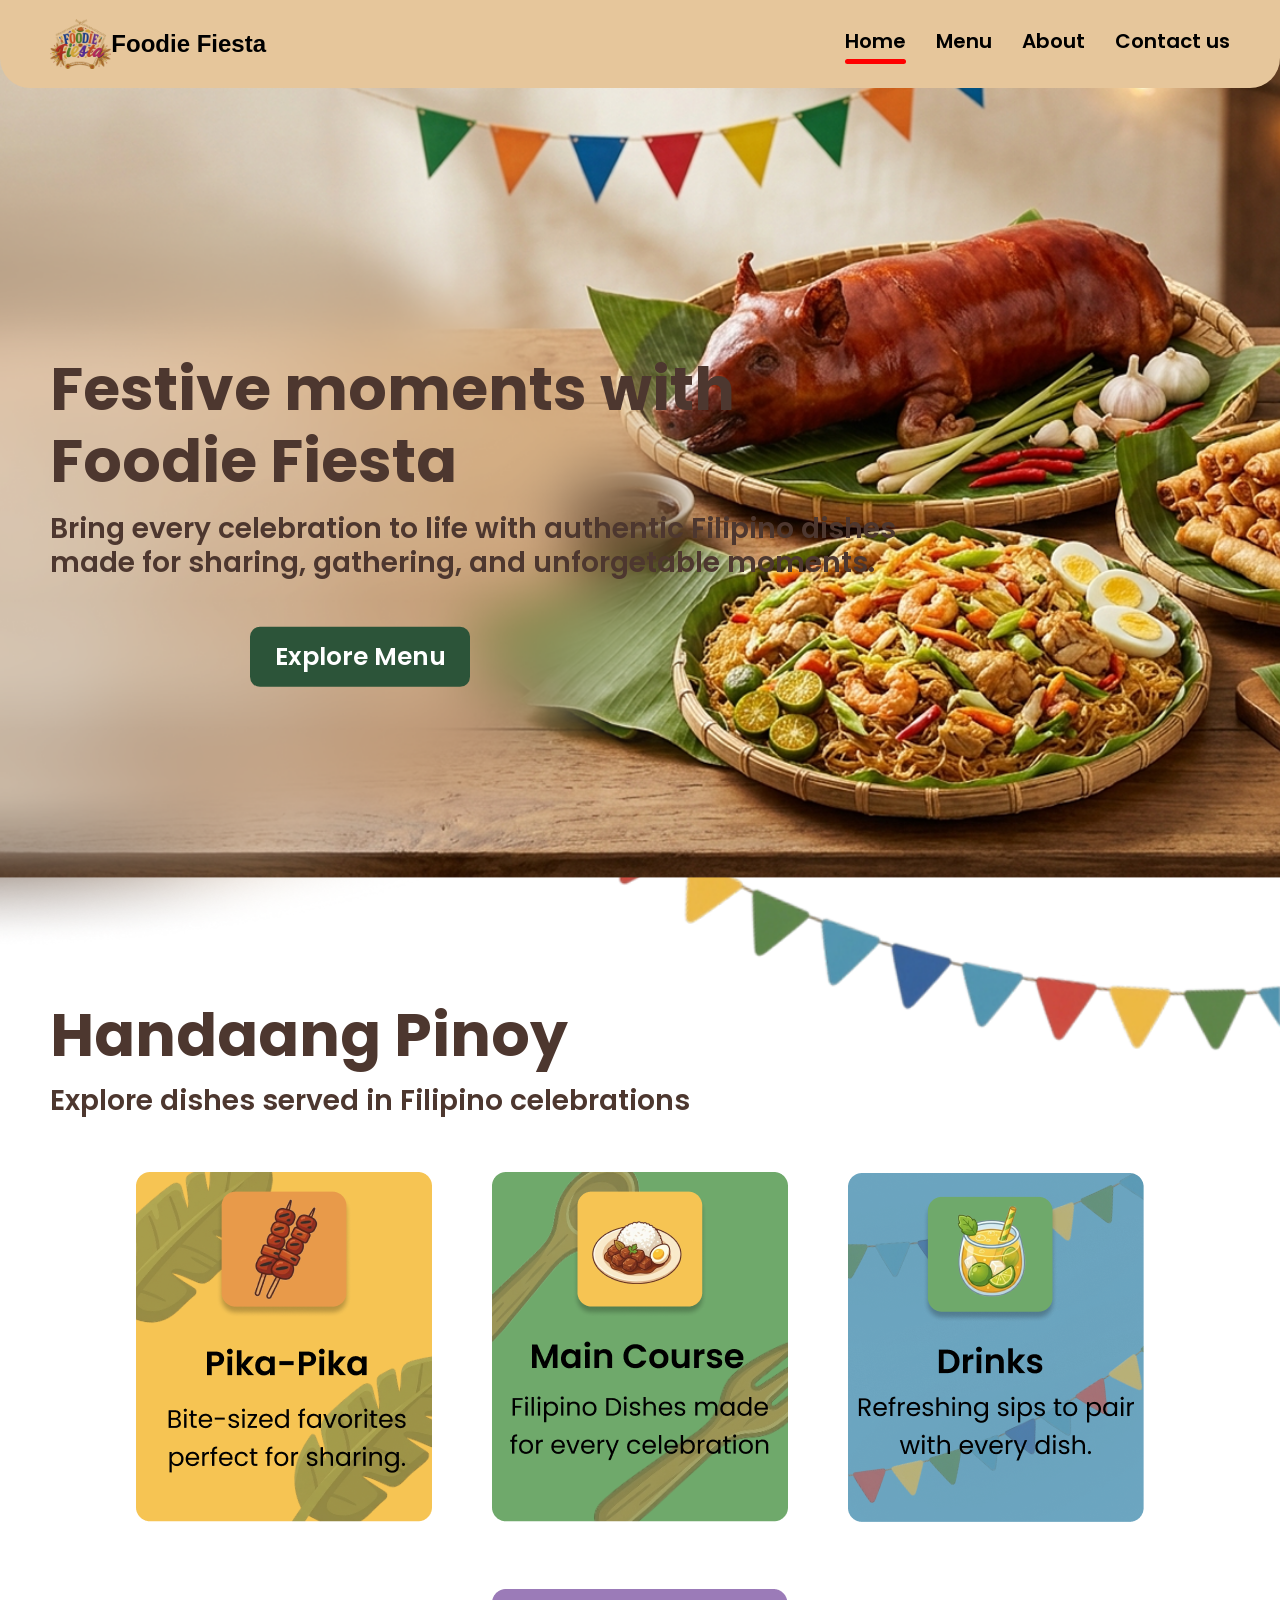
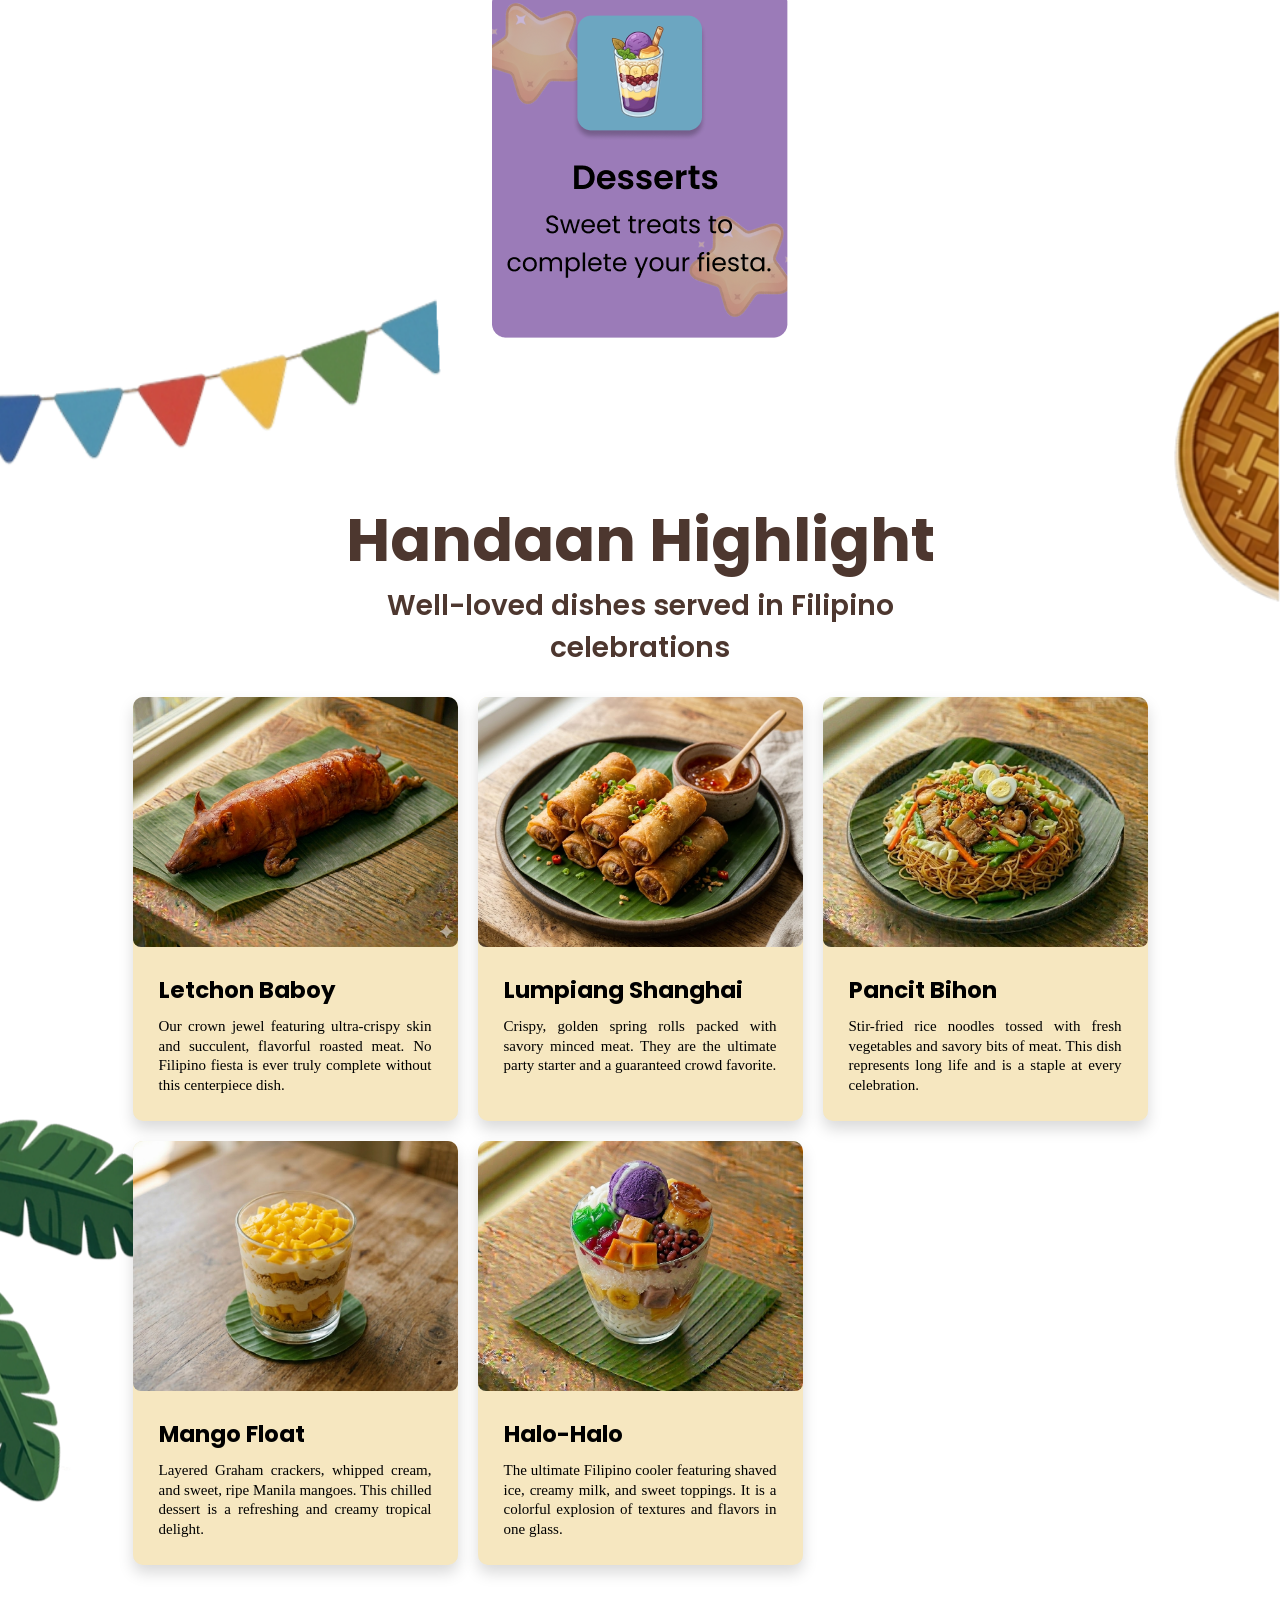
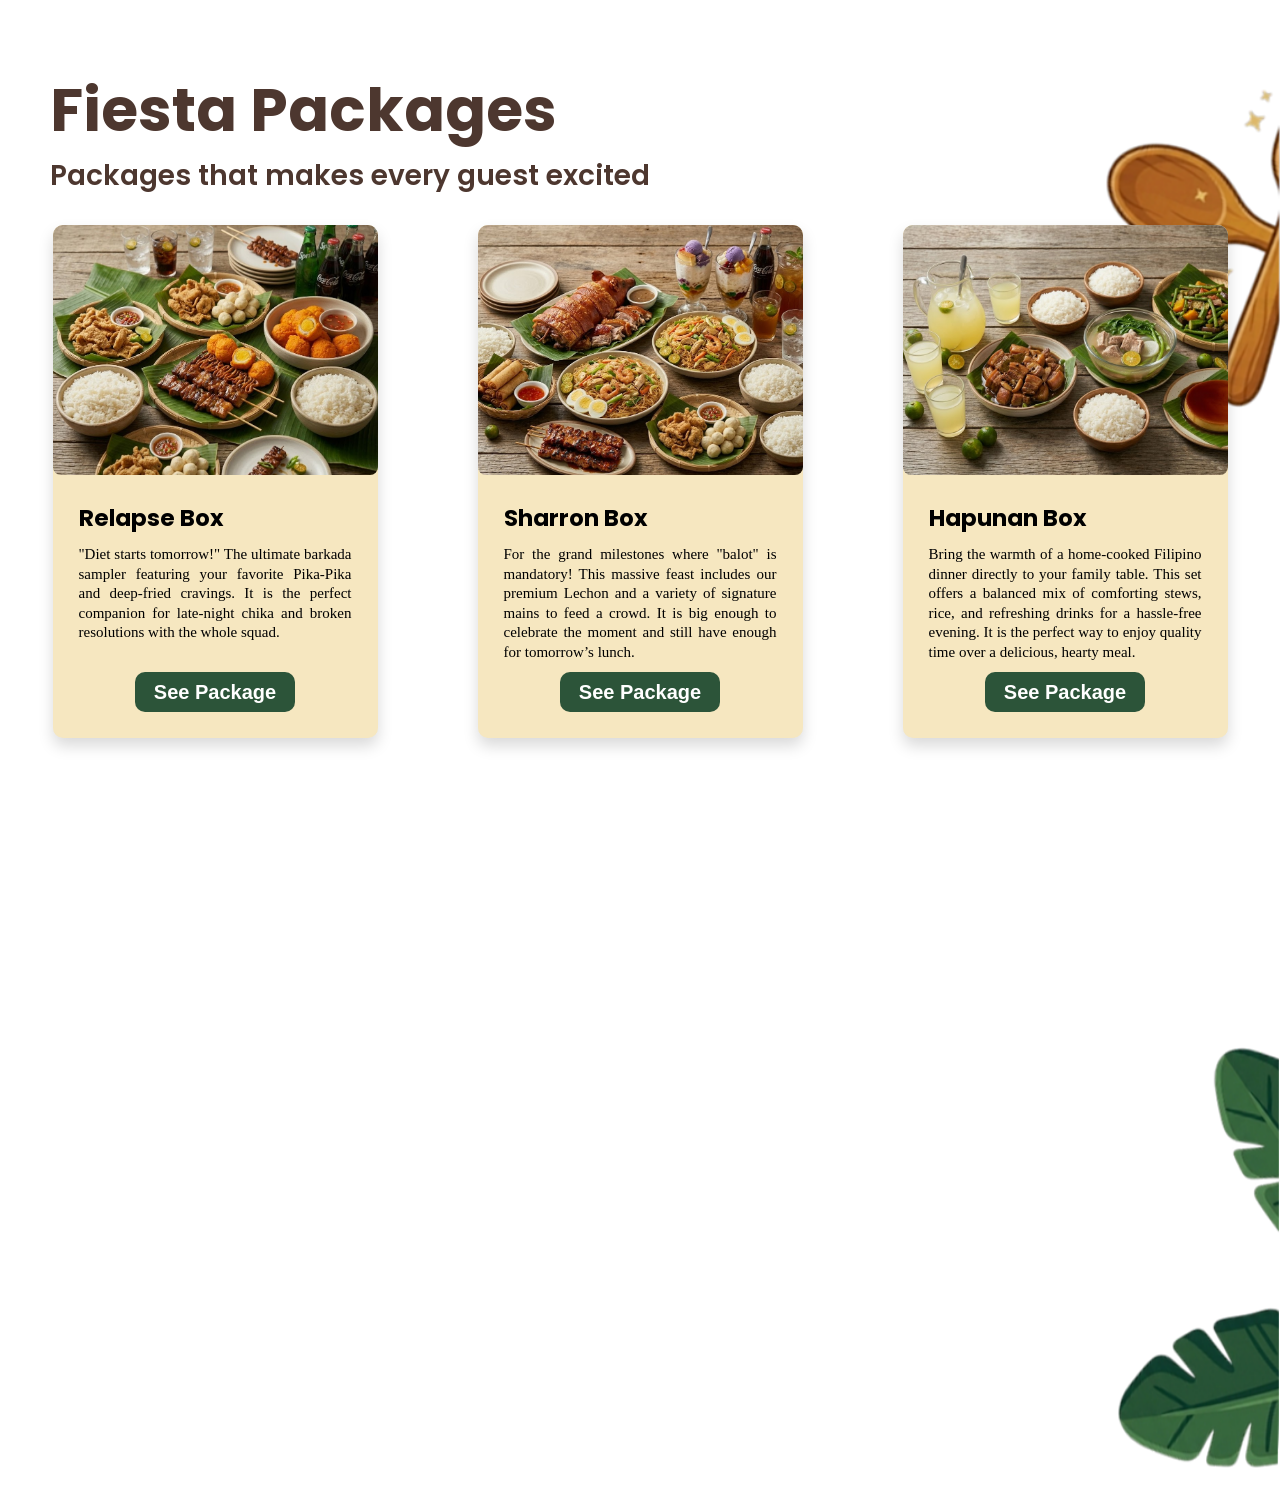
==== commit ff418a55: "add menu" ====
--- a/index.html
+++ b/index.html
@@ -35,8 +35,9 @@
             <p>Bring every celebration to life with authentic Filipino dishes <br> 
                 made for sharing, gathering, and unforgetable moments.
             </p>
-
-            <button class="explore-menu-btn">Explore Menu</button>
+            <a href="pages/menu.html">
+                <button class="explore-menu-btn">Explore Menu</button>
+            </a>
         </div>
     </div>
 
@@ -76,10 +77,21 @@
             <p>Explore dishes served in Filipino celebrations</p>
 
             <div class="handang-pinoy-img-card">
-                <img src="assets/images/pic_card/pika-pika_img_card.png" alt="pika-pika CARD">
-                <img src="assets/images/pic_card/main_course_img_card.png" alt="Appetizer CARD">
-                <img src="assets/images/pic_card/drink_img_card.png" alt="Main Course CARD">
-                <img src="assets/images/pic_card/dessert_img_card.png" alt="Dessert CARD">
+                <a href="pages/menu.html?section=0">
+                    <img src="assets/images/pic_card/pika-pika_img_card.png">
+                </a>
+
+                <a href="pages/menu.html?section=1">
+                    <img src="assets/images/pic_card/main_course_img_card.png">
+                </a>
+
+                <a href="pages/menu.html?section=3">
+                    <img src="assets/images/pic_card/drink_img_card.png">
+                </a>
+
+                <a href="pages/menu.html?section=2">
+                    <img src="assets/images/pic_card/dessert_img_card.png">
+                </a>
             </div>
 
         </div>
@@ -94,32 +106,42 @@
             
             <div class="card">
                 <img src="assets/images/foods/handaan_highlights/Lechon-Baboy.png" alt="letchon baboy">
-                <h2>Letchon Baboy</h2>
-                <p>Our crown jewel featuring ultra-crispy skin and succulent, flavorful roasted meat. No Filipino fiesta is ever truly complete without this centerpiece dish.</p>
+                <div class="card-content">
+                    <h2>Letchon Baboy</h2>
+                    <p>Our crown jewel featuring ultra-crispy skin and succulent, flavorful roasted meat. No Filipino fiesta is ever truly complete without this centerpiece dish.</p>
+                </div>
             </div>
 
             <div class="card">
                 <img src="assets/images/foods/handaan_highlights/lumpiang_shanghai.JPG" alt="lumpiang shanghai">
-                <h2>Lumpiang Shanghai</h2>
-                <p>Crispy, golden spring rolls packed with savory minced meat. They are the ultimate party starter and a guaranteed crowd favorite.</p>
+                <div class="card-content">
+                    <h2>Lumpiang Shanghai</h2>
+                    <p>Crispy, golden spring rolls packed with savory minced meat. They are the ultimate party starter and a guaranteed crowd favorite.</p>
+                </div>
             </div>
 
             <div class="card">
                 <img src="assets/images/foods/handaan_highlights/Pancit-Bihon.JPG" alt="pancit bihon">
-                <h2>Pancit Bihon</h2>
-                <p>Stir-fried rice noodles tossed with fresh vegetables and savory bits of meat. This dish represents long life and is a staple at every celebration.</p>
+                <div class="card-content">
+                    <h2>Pancit Bihon</h2>
+                    <p>Stir-fried rice noodles tossed with fresh vegetables and savory bits of meat. This dish represents long life and is a staple at every celebration.</p>
+                </div>
             </div>
 
             <div class="card">
                 <img src="assets/images/foods/handaan_highlights/Mango-Float.JPG" alt="mango float">
-                <h2>Mango Float</h2>
-                <p>Layered Graham crackers, whipped cream, and sweet, ripe Manila mangoes. This chilled dessert is a refreshing and creamy tropical delight.</p>
+                <div class="card-content">
+                    <h2>Mango Float</h2>
+                    <p>Layered Graham crackers, whipped cream, and sweet, ripe Manila mangoes. This chilled dessert is a refreshing and creamy tropical delight.</p>
+                </div>
             </div>
 
             <div class="card">
                 <img src="assets/images/foods/handaan_highlights/Halo-Halo.JPG" alt="halo halo">
-                <h2>Halo-Halo</h2>
-                <p>The ultimate Filipino cooler featuring shaved ice, creamy milk, and sweet toppings. It is a colorful explosion of textures and flavors in one glass.</p>
+                <div class="card-content">
+                    <h2>Halo-Halo</h2>
+                    <p>The ultimate Filipino cooler featuring shaved ice, creamy milk, and sweet toppings. It is a colorful explosion of textures and flavors in one glass.</p>
+                </div>
             </div>
         </div>
     </div>
@@ -131,23 +153,29 @@
         <div class="fiesta-packages-card">
             <div class="card">
                 <img src="assets/images/foods/fiesta_packages/Relapse_set.JPG" alt="Relapse Box">
-                <h2>Relapse Box</h2>
-                <p>"Diet starts tomorrow!" The ultimate barkada sampler featuring your favorite Pika-Pika and deep-fried cravings. It is the perfect companion for late-night chika and broken resolutions with the whole squad.</p>
-                <button class="see-package-btn">See Package</button>
+                <div class="card-content">
+                    <h2>Relapse Box</h2>
+                    <p>"Diet starts tomorrow!" The ultimate barkada sampler featuring your favorite Pika-Pika and deep-fried cravings. It is the perfect companion for late-night chika and broken resolutions with the whole squad.</p>
+                    <button class="btn">See Package</button>
+                </div>
             </div>
 
             <div class="card">
                 <img src="assets/images/foods/fiesta_packages/Sharon_Set.JPG" alt="Sharron box">
-                <h2>Sharron Box</h2>
-                <p>For the grand milestones where "balot" is mandatory! This massive feast includes our premium Lechon and a variety of signature mains to feed a crowd. It is big enough to celebrate the moment and still have enough for tomorrow’s lunch.</p>
-                <button class="see-package-btn">See Package</button>
+                <div class="card-content">
+                    <h2>Sharron Box</h2>
+                    <p>For the grand milestones where "balot" is mandatory! This massive feast includes our premium Lechon and a variety of signature mains to feed a crowd. It is big enough to celebrate the moment and still have enough for tomorrow’s lunch.</p>
+                    <button class="btn">See Package</button>
+                </div>
             </div>
 
             <div class="card">
                 <img src="assets/images/foods/fiesta_packages/Hapunan_set.JPG" alt="Hapunan Box">
-                <h2>Hapunan Box</h2>
-                <p>Bring the warmth of a home-cooked Filipino dinner directly to your family table. This set offers a balanced mix of comforting stews, rice, and refreshing drinks for a hassle-free evening. It is the perfect way to enjoy quality time over a delicious, hearty meal.</p>
-                <button class="see-package-btn">See Package</button>
+                <div class="card-content">
+                    <h2>Hapunan Box</h2>
+                    <p>Bring the warmth of a home-cooked Filipino dinner directly to your family table. This set offers a balanced mix of comforting stews, rice, and refreshing drinks for a hassle-free evening. It is the perfect way to enjoy quality time over a delicious, hearty meal.</p>
+                    <button class="btn">See Package</button>
+                </div>
             </div>
         </div>
     </div>
--- a/assets/css/styles.css
+++ b/assets/css/styles.css
@@ -162,6 +162,235 @@
     position: relative;
 }
 
+
+
+.handang-pinoy-container h1 {
+    font-family: "Poppins";
+    font-size: 60px;
+    color: #4D372F;
+    margin-bottom: 0;
+    margin-left: 50px;
+
+}
+
+.handang-pinoy-container p {
+    font-family: "Poppins";
+    color: #4D372F;
+    font-weight: 550;
+    font-size: 28px;
+    margin-top: 0;
+    margin-left: 50px;
+}
+
+.handang-pinoy-img-card {
+    display: flex;
+    justify-content: center;
+    align-items: center;
+    gap: 60px;
+    flex-wrap: wrap;
+    margin-top: 50px;
+}
+
+.handang-pinoy-img-card img {
+    transition: transform 0.2s ease;
+}
+
+.handang-pinoy-img-card img:hover {
+    transform: translateY(-8px);
+}
+
+
+.handaan-highlight-container {
+    text-align: center;
+    margin: 150px 0 100px 0;
+    position: relative;
+    z-index: 0;
+}
+
+.handaan-highlight-container h1 {
+    font-family: "Poppins";
+    font-size: 60px;
+    color: #4D372F;
+    margin-bottom: 0;
+}
+
+.handaan-highlight-container p {
+    font-family: "Poppins";
+    color: #4D372F;
+    font-weight: 550;
+    font-size: 28px;
+    margin-top: 0;
+}
+
+/* ======================================================================== */
+
+.handaan-highlight-card {
+    display: grid;
+    grid-template-columns: repeat(auto-fit, 325px);
+    justify-content: center;
+    column-gap: 20px;
+    row-gap: 20px;
+    margin-top: 20px;
+    padding: 0 20px;
+}
+
+.handaan-highlight-card .card {
+    transition: transform 0.35s ease, box-shadow 0.35s ease;
+}
+
+.handaan-highlight-card .card:hover {
+    transform: translateY(-12px) scale(1.03);
+    box-shadow: 0 18px 35px rgba(0,0,0,0.25);
+}
+
+.card {
+    width: 325px;
+    background-color: #F6E7C0;
+    border-radius: 10px;
+    overflow: hidden;
+    box-shadow: 0 8px 15px rgba(0,0,0,0.15);
+    margin: 0px;
+    display: flex;
+    flex-direction: column;
+    position: relative;
+}
+
+
+
+.card img {
+    width: 100%;
+    height: 250px;
+    object-fit: cover;
+    border-radius: 8px;
+    background: #ddd;
+}
+
+.card img {
+    width: 100%;
+    height: 250px;
+    object-fit: cover;
+    border-radius: 8px;
+    background: #ddd;
+
+    transition: transform 0.35s ease;
+}
+
+.card:hover img {
+    transform: scale(1.08);
+}
+
+.card-content h2 {
+    font-size: 23px;
+    margin-top: 0px;
+    margin: 10px 10px;
+    text-align: left;
+}
+
+.card-content p {
+    color: black;
+    font-size: 15px;
+    font-weight: 200;
+    line-height: 1.3;
+    text-align: justify;
+    margin: 0px 10px;
+}
+
+/* ======================================================================== */
+
+
+.fiesta-packages-container {
+    margin: 20px 0px 20px 0px;
+}
+
+.fiesta-packages-container h1{
+    font-family: "Poppins";
+    font-size: 60px;
+    color: #4D372F;
+    margin-bottom: 0;
+    margin-left: 50px;
+}
+
+.fiesta-packages-container p {
+    font-family: "Poppins";
+    color: #4D372F;
+    font-weight: 550;
+    font-size: 28px;
+    margin-top: 0;
+    margin-left: 50px;
+}
+
+
+.fiesta-packages-card {
+    display: grid;
+    grid-template-columns: repeat(auto-fit, 325px);
+    column-gap: 100px;
+    row-gap: 15px;
+    justify-content: center;
+    margin-top: 20px;
+}
+
+.fiesta-packages-card .card:hover {
+    transform: translateY(-8px);
+}
+
+.card-content {
+    padding: 16px;
+    display: flex;
+    flex-direction: column;
+    flex-grow: 1;
+}
+
+.card-content h2 {
+    font-size: 23px;
+    margin-top: 0px;
+    margin: 10px 10px;
+    text-align: left;
+}
+
+.card-content p {
+    color: black;
+    font-size: 15px;
+    font-weight: 200;
+    line-height: 1.3;
+    text-align: justify;
+    margin: 0px 10px 10px 10px;
+}
+
+
+.card-content .btn {
+    background-color: #2C5439;
+    color: white;
+    font-size: 20px;
+    font-weight: 600;
+    width: 160px;
+    height: 40px;
+    display: block;     
+    border-radius: 10px;
+    border: none;
+    cursor: pointer;
+    margin: auto auto 10px auto;
+
+    transition: all 0.25s ease;
+}
+
+.card-content .btn:hover {
+    transform: scale(1.08) translateY(-5px);
+    box-shadow: 0 10px 20px rgba(0, 0, 0, 0.25);
+}
+
+
+
+
+
+
+
+
+
+
+
+
+/* Bg Decor */
+
 .handang-pinoy-decor{
     position:absolute;
     width:100%;
@@ -186,7 +415,7 @@
 
 .banderitas2 {
     position: absolute;
-    top: 97%;
+    top: 95%;
     left: 0%;
     z-index: 0;
 }
@@ -210,13 +439,13 @@
 
 .dahon1 {
     position: absolute;
-    top: 215%;
+    top: 180%;
     left: 0%;
     z-index: 0;
 }
 
 .dahon1 img {
-    width: 280px;
+    width: 200px;
     height: auto;
 }
 
@@ -241,241 +470,43 @@
 }
 
 .dahon2 img {
-    width: 180px;
+    width: 185px;
     height: auto;
 }
 
 
-.handang-pinoy-container h1,
-.handang-pinoy-container p,
-.handang-pinoy-img-card {
-    position: relative;
-    z-index: 2;
-}
-
-section,
-.handang-pinoy-container,
-.handaan-highlight-container,
-.fiesta-packages-container{
-    padding-left:5%;
-    padding-right:5%;
-}
-
-.handang-pinoy-container h1 {
-    font-family: "Poppins";
-    font-size: 60px;
-    color: #4D372F;
-    margin-bottom: 0;
-    margin-left: 50px;
-
-}
-
-.handang-pinoy-container p {
-    font-family: "Poppins";
-    color: #4D372F;
-    font-weight: 550;
-    font-size: 28px;
-    margin-top: 0;
-    margin-left: 50px;
-}
-
-.handang-pinoy-img-card {
-    display: flex;
-    justify-content: center;
-    align-items: center;
-    gap: 60px;
-    flex-wrap: wrap;
-    margin-top: 50px;
-
-}
-
-.handang-pinoy-img-card img {
-    width: 300px;
-    height: 350px;
-    object-fit: cover;
-    border-radius: 10px;
-
-    transition: transform 0.3s ease, box-shadow 0.3s ease;
-    cursor: pointer;
-}
-
-.handang-pinoy-img-card img:hover {
-    transform: translateY(-10px) scale(1.06);
-    box-shadow: 0 20px 35px rgba(0,0,0,0.35);
-}
-
-
-.handaan-highlight-container {
-    text-align: center;
-    margin: 150px 0 100px 0;
-    position: relative;
-    z-index: 0;
-}
-
-.handaan-highlight-container h1 {
-    font-family: "Poppins";
-    font-size: 60px;
-    color: #4D372F;
-    margin-bottom: 0;
-}
-
-.handaan-highlight-container p {
-    font-family: "Poppins";
-    color: #4D372F;
-    font-weight: 550;
-    font-size: 28px;
-    margin-top: 0;
-}
-
-.handaan-highlight-card {
-    display: grid;
-    justify-items: center;
-    grid-template-columns: repeat(5, 1fr);
-    gap: 25px;
-    margin: 40px auto;
-}
-
-
-.handaan-highlight-card .card {
-    background-color: #F6E7C0;
-    width: 280px;
-    padding: 15px;
-    border-radius: 12px;
-    text-align: left;
-    text-align: justify;
-    box-shadow: 0 8px 15px rgba(0,0,0,0.15);
-    transition: transform 0.2s ease;
-}
-
-.handaan-highlight-card .card:hover {
-    transform: translateY(-8px);
-}
-
-
-.handaan-highlight-card img {
-    width: 100%;
-    height: 200px;
-    background-color: #d9c8a3;
-    border-radius: 10px;
-    object-fit: cover;
-}
-
-
-.handaan-highlight-card h2 {
-    font-family: "Poppins";
-    font-size: 20px;
-    margin: 10px 0 5px 0;
-    color: #000000;
-}
-
-
-.handaan-highlight-card p {
-    font-family: "Poppins";
-    font-size: 15px;
-    margin: 10px 0 5px 0;
-    color: #333;
-}
-
-.fiesta-packages-container {
-    margin: 20px 0px 20px 0px;
-}
-
-.fiesta-packages-container h1{
-    font-family: "Poppins";
-    font-size: 60px;
-    color: #4D372F;
-    margin-bottom: 0;
-    margin-left: 50px;
-}
-
-.fiesta-packages-container p {
-    font-family: "Poppins";
-    color: #4D372F;
-    font-weight: 550;
-    font-size: 28px;
-    margin-top: 0;
-    margin-left: 50px;
-}
-
-
-.fiesta-packages-card {
-    display: grid;
-    justify-items: center;
-    grid-template-columns: repeat(3, 1fr);
-    gap: 25px;
-    max-width: 1300px;
-    margin: 40px auto;
-
-}
-
-.fiesta-packages-card .card {
-    background-color: #F6E7C0;
-    width: 320px;
-    padding: 15px;
-    border-radius: 12px;
-    text-align: left;
-    text-align: justify;
-    box-shadow: 0 8px 15px rgba(0,0,0,0.15);
-    transition: transform 0.2s ease;
-
-    display: flex;
-    flex-direction: column;
-    justify-content: space-between; /* important */
-    height: 100%; /* para pantay */
-}
-
-.fiesta-packages-card .card:hover {
-    transform: translateY(-8px);
-}
-
-.fiesta-packages-card  img {
-    width: 100%;
-    height: 200px;
-    background-color: #d9c8a3;
-    border-radius: 10px;
-    object-fit: cover;
-}
-
-
-.fiesta-packages-card  h2 {
-    font-family: "Poppins";
-    font-size: 20px;
-    margin: 0;
-    color: #000000;
-}
-
-
-.fiesta-packages-card  p {
-    font-family: "Poppins";
-    font-size: 15px;
-    margin: 0;
-    color: #333;
-}
-
-.see-package-btn {
-    background-color: #2C5439;
-    font-family:"Poppins";
-    color: white;
-    font-weight: bold;
-    width: 160px;
-    height: 40px;
-    display: flex;      
-    justify-content: center; 
-    align-items: center;        
-    margin: 0 auto 0 auto;
-    font-size: 20px;
-    border-radius: 10px;
-    border: none;
-    text-decoration: none;
-    outline: none;
-    cursor: pointer;
-    transition: all 0.25s ease;
-}
-
-.see-package-btn:hover {
-    transform: scale(1.08) translateY(-5px);
-    box-shadow: 0 10px 20px rgba(0, 0, 0, 0.25);
-}
+
+
+
+
+
+
+
+
+
+
+
+
+
+
+
+
+
+
+
+
+
+
+
+
+
+
+
+
+
+
+
+
 
 
 @media (max-width: 768px) {
@@ -581,7 +612,7 @@
 
     /* TITLES */
     h1 {
-        font-size: 40px !important;
+        font-size: 30px !important;
         margin-left: 0 !important;
         text-align: center;
     }
@@ -615,7 +646,7 @@
     }
 
     .handaan-highlight-card .card {
-        width: 90%;
+        width: 100%;
     }
 
     .handaan-highlight-card .card:last-child:nth-child(odd) {
@@ -630,6 +661,7 @@
 
     .handaan-highlight-card h2 {
         font-size: 16px !important; 
+        margin: 0 0 10px 0;
     }
 
     .handaan-highlight-card p {
@@ -641,8 +673,10 @@
     .fiesta-packages-card {
         grid-template-columns: repeat(2, 1fr);
         justify-items: center;
-        row-gap: 40px;
-    }
+        row-gap: 20px;
+        column-gap: 10px;
+    }
+
 
     .fiesta-packages-card .card:last-child:nth-child(odd) {
         grid-column: span 2;
@@ -660,6 +694,7 @@
 
     .fiesta-packages-card h2 {
         font-size: 16px !important; 
+        margin: 0 0 10px 0;
     }
 
     .fiesta-packages-card p {
@@ -668,25 +703,20 @@
     }
 
 
-.see-package-btn {
-    background-color: #2C5439;
-    font-family:"Poppins";
-    color: white;
-    font-weight: bold;
-    width: 120px;
-    height: 40px;
-    display: flex;      
-    justify-content: center; 
-    align-items: center;        
-    margin: 15px auto 0 auto;
-    font-size: 15px;
-    border-radius: 10px;
-    border: none;
-    text-decoration: none;
-    outline: none;
-    cursor: pointer;
-    transition: all 0.25s ease;
-}
+    .fiesta-packages-card .btn {
+
+        background-color: #2C5439;
+        color: white;
+        font-size: 12px;
+        font-weight: 600;
+        width: 120px;
+        height: 40px;
+        display: block;     
+        border-radius: 10px;
+        border: none;
+        margin: auto auto 10px auto;
+
+    }
 
     /* ===== MOBILE DECORATION ===== */
 
@@ -705,7 +735,7 @@
     }
 
     .banderitas2{
-        top:99%;
+        top:99%; 
         left:-20%;
     }
 
@@ -725,7 +755,7 @@
     }
 
     .dahon1{
-        top:310%;
+        top:280%;
         left:-5%;
     }
 
@@ -735,7 +765,7 @@
     }
 
     .spon-fork{
-        top:310%;
+        top:290%;
         right:0%;
     }
 
@@ -745,9 +775,23 @@
     }
 
     .dahon2{
-        top:500%;
+        top:460%;
         right: 0%;
     }
 
 }
 
+
+
+
+/* ANIMATION SCROLL EFFECT */
+.reveal {
+    opacity: 0;
+    transform: translateY(40px);
+    transition: all 0.8s ease;
+}
+
+.reveal.active {
+    opacity: 1;
+    transform: translateY(0);
+}
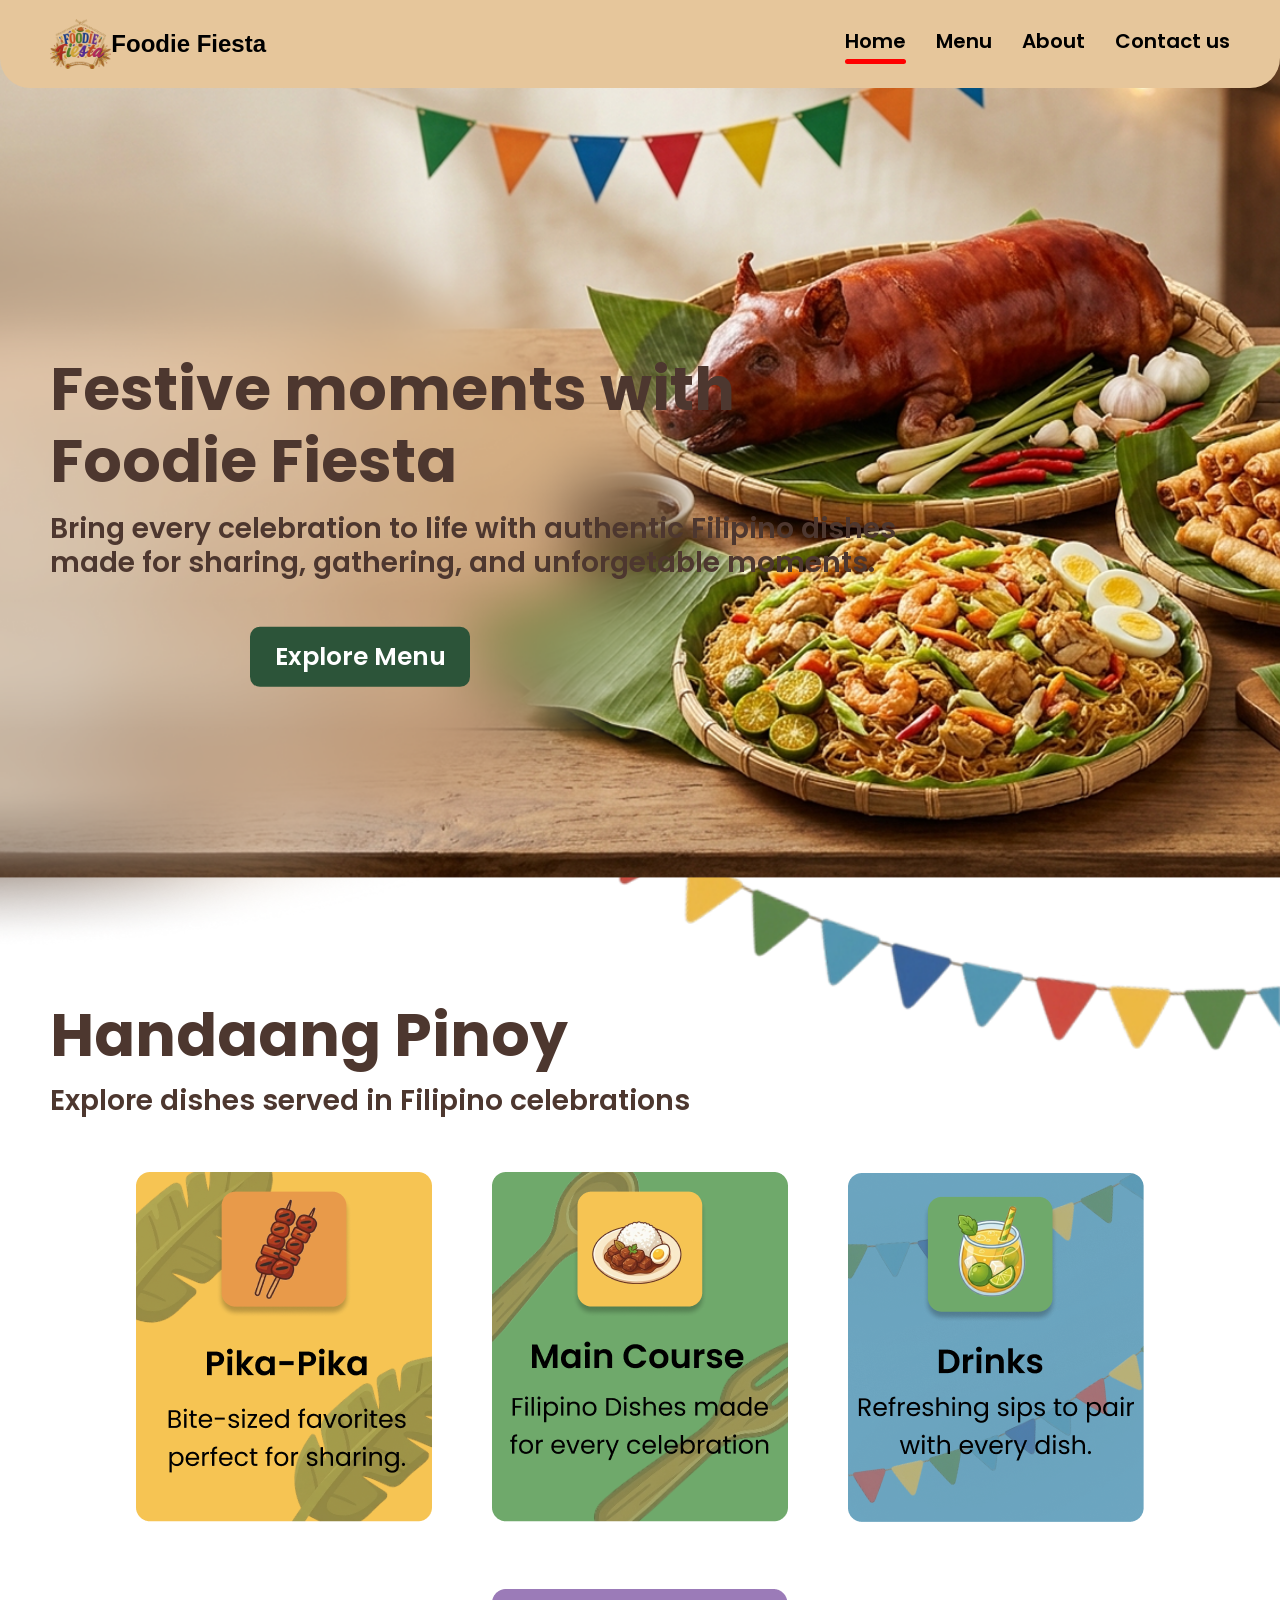
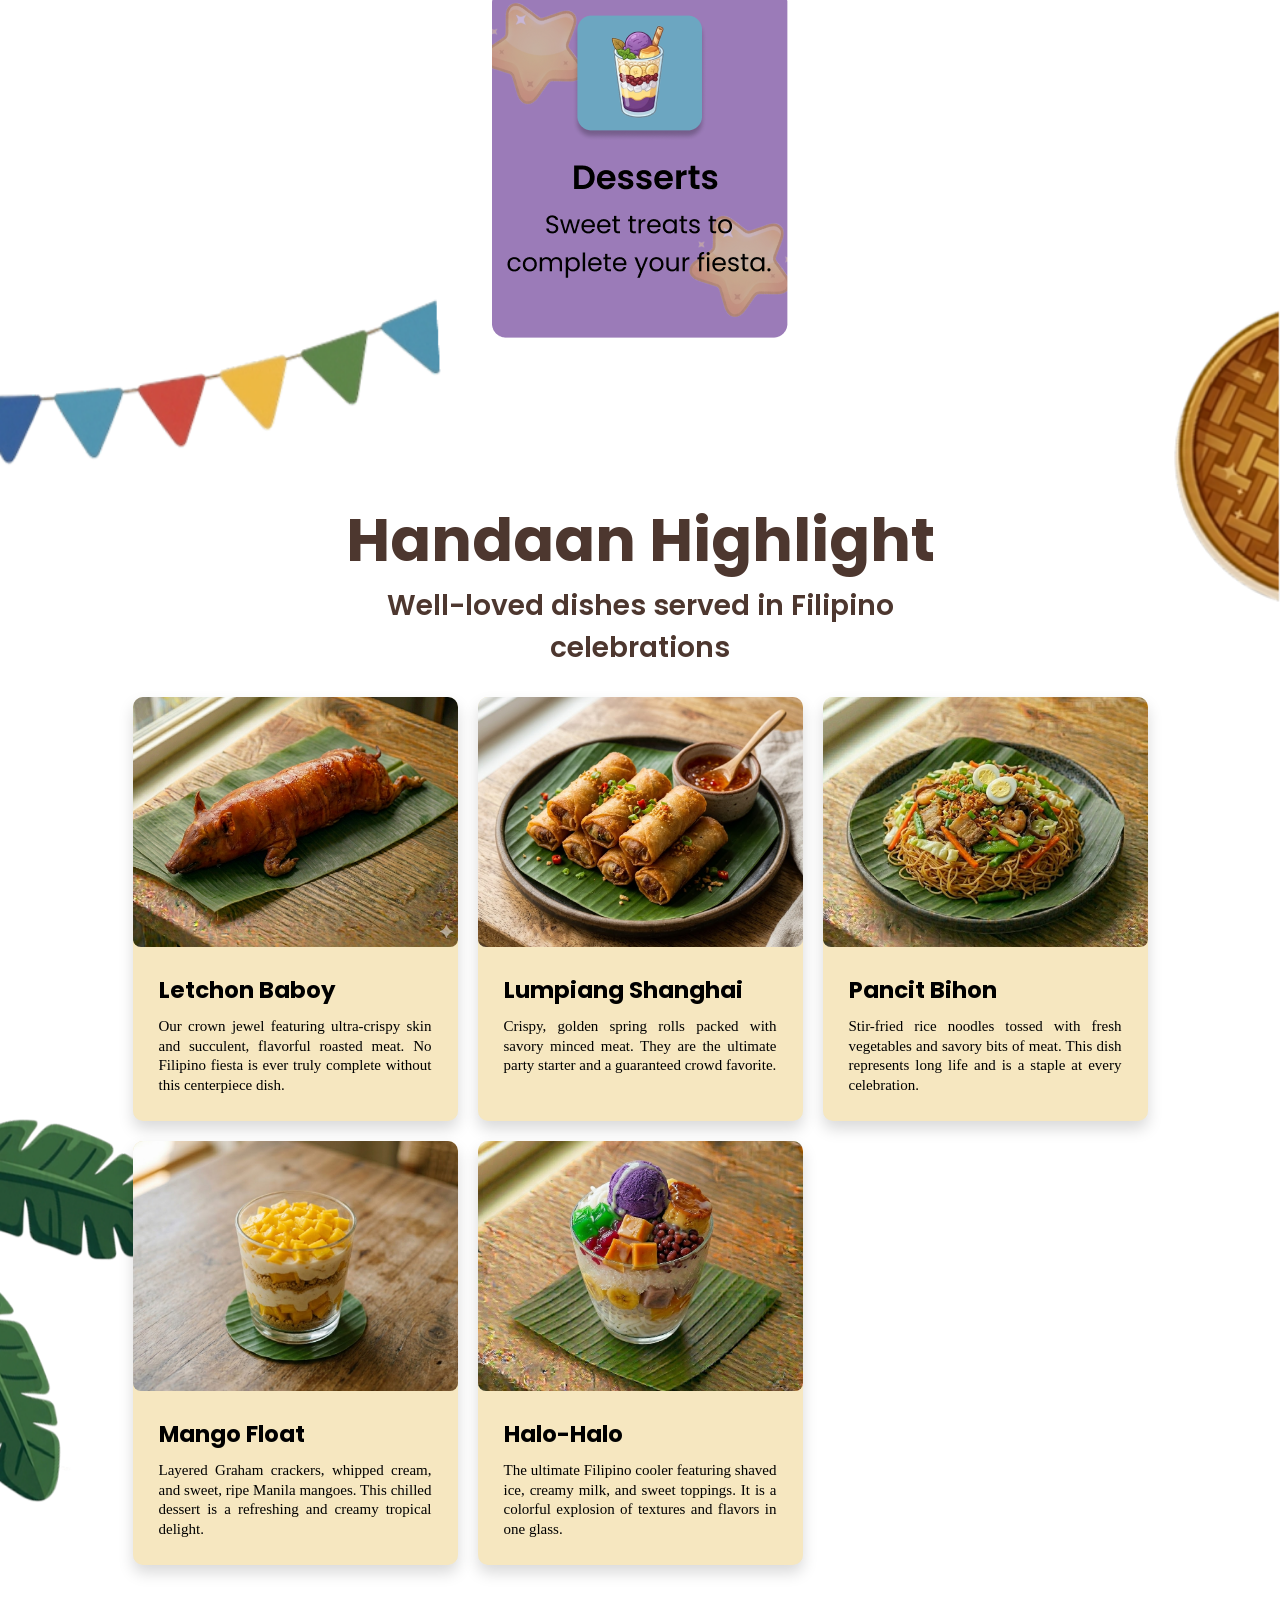
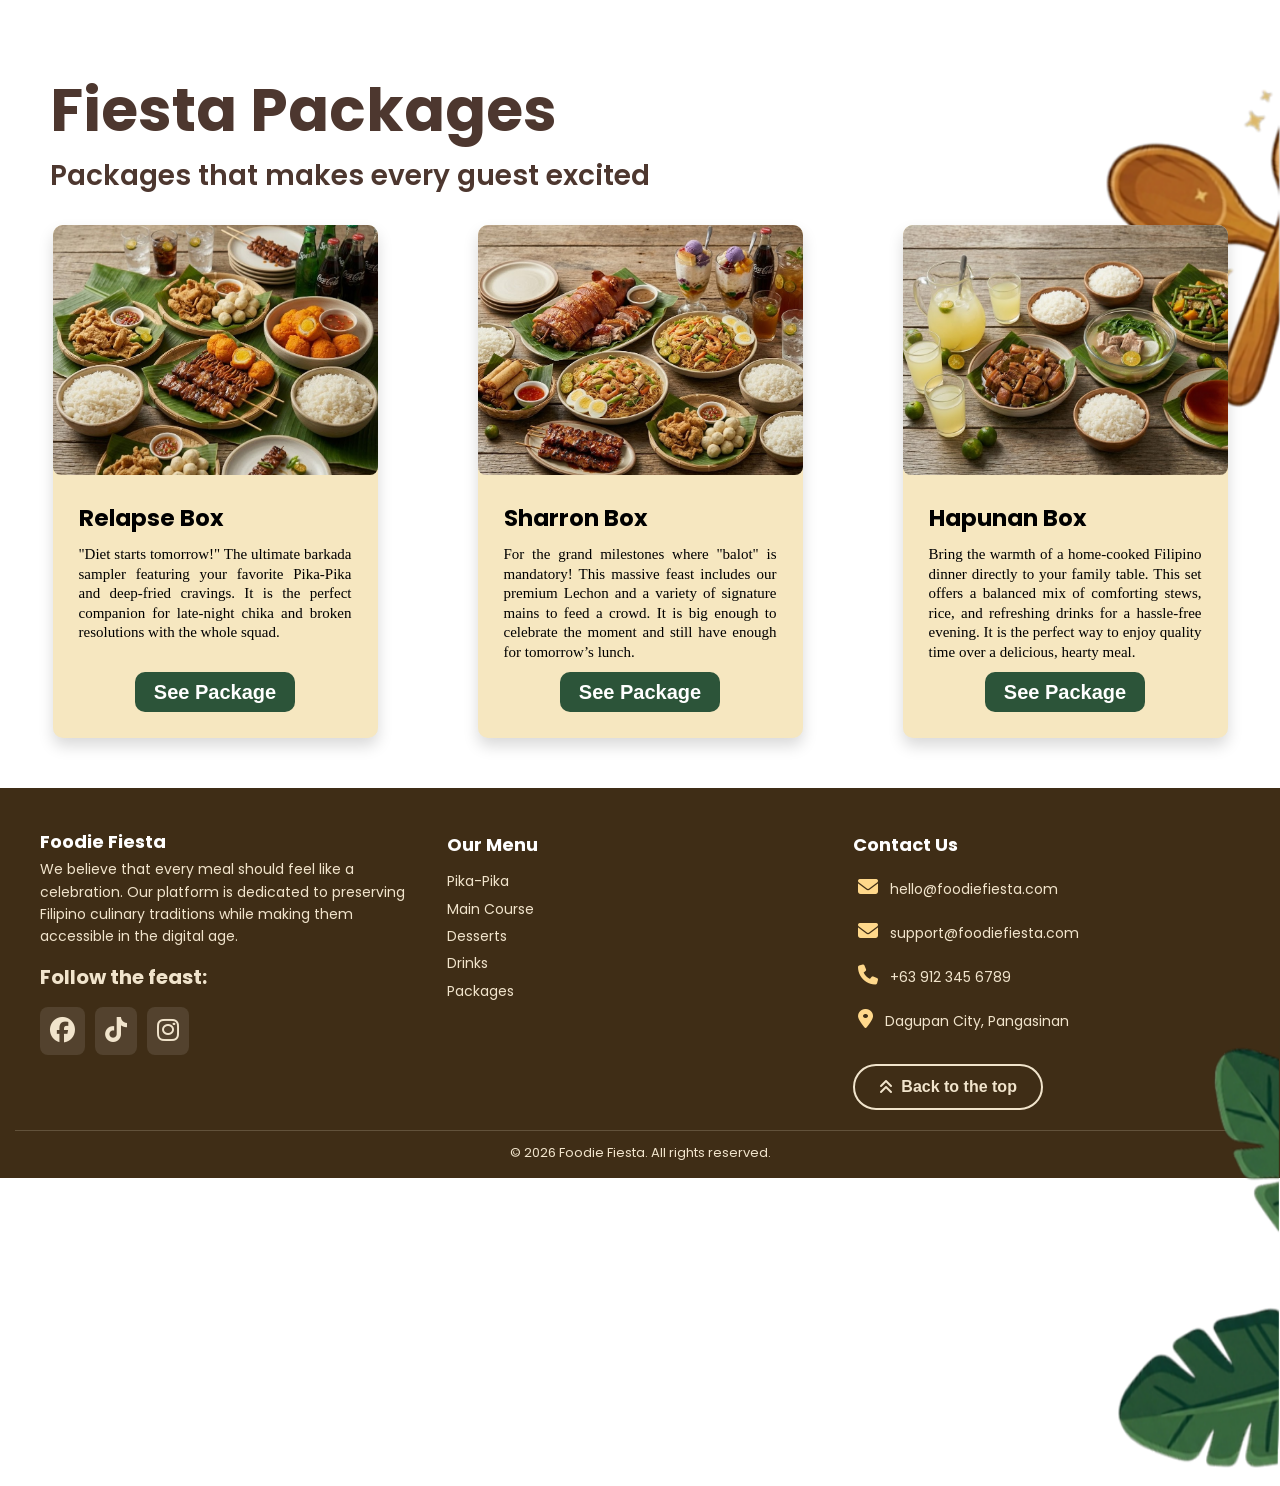
==== commit ec4a4d79: "2day ng walang ligo" ====
--- a/index.html
+++ b/index.html
@@ -5,6 +5,7 @@
     <meta name="viewport" content="width=device-width, initial-scale=1.0">
     <link rel="stylesheet" href="assets/css/styles.css">
     <link href="https://fonts.googleapis.com/css2?family=Poppins:wght@400;600&display=swap" rel="stylesheet">
+    <link rel="stylesheet" href="https://cdnjs.cloudflare.com/ajax/libs/font-awesome/6.5.0/css/all.min.css">
     <link rel="icon" type="image/png" href="assets/images/logo/foodiefiesta_logo.png">
     <title>Foodie Fiesta</title>
 </head>
@@ -15,10 +16,8 @@
             <h2 class="logo-name">Foodie Fiesta</h2>
         </div>
 
-        <div class="menu-toggle" onclick="toggleMenu()">
-            ☰
-        </div>
-
+        <div class="menu-toggle" onclick="toggleMenu()">☰</div>
+        
         <div class="links-container" id="navLinks">
             <a class="nav-link active" href="index.html">Home</a>
             <a class="nav-link" href="pages/menu.html">Menu</a>
@@ -187,5 +186,44 @@
 
 
 
+    <footer class="site-footer">
+        <div class="footer-container">
+            <div class="footer-column">
+                <h1>Foodie Fiesta</h1>
+                <p class="footer-des">We believe that every meal should feel like a celebration. Our platform is dedicated to preserving Filipino culinary traditions while making them accessible in the digital age.</p>
+                <h2>Follow the feast:</h2>
+                <div class="social-links">
+                    <a href="https://i.pinimg.com/originals/c6/be/31/c6be31798290f5e15f8cb394449355f1.jpg" target="_blank"><i class="fa-brands fa-facebook"></i></a>
+                    <a href="https://i.pinimg.com/originals/c6/be/31/c6be31798290f5e15f8cb394449355f1.jpg" target="_blank"><i class="fa-brands fa-tiktok"></i></a>
+                    <a href="https://i.pinimg.com/originals/c6/be/31/c6be31798290f5e15f8cb394449355f1.jpg" target="_blank"><i class="fa-brands fa-instagram"></i></a>
+                </div>
+            </div>
+
+            <div class="footer-column">
+                <h3>Our Menu</h3>
+                <ul>
+                    <li><a href="pages/menu.html?section=0">Pika-Pika</a></li>
+                    <li><a href="pages/menu.html?section=1">Main Course</a></li>
+                    <li><a href="pages/menu.html?section=2">Desserts</a></li>
+                    <li><a href="pages/menu.html?section=3">Drinks</a></li>
+                    <li><a href="pages/menu.html?section=4">Packages</a></li>
+                </ul>
+            </div>
+
+            <div class="footer-column">
+                <div class="contact">
+                    <h3>Contact Us</h3> 
+                    <p><i class="fa-solid fa-envelope"></i> hello@foodiefiesta.com</p>
+                    <p><i class="fa-solid fa-envelope"></i> support@foodiefiesta.com</p>
+                    <p><i class="fa-solid fa-phone"></i> +63 912 345 6789</p>
+                    <p><i class="fa-solid fa-location-dot"></i> Dagupan City, Pangasinan</p>
+                </div>
+                <button class="back-to-top-btn" onclick="window.scrollTo({top: 0, behavior: 'smooth'});"><i class="fa-solid fa-angles-up"></i> Back to the top</button>
+            </div>
+        </div>
+        <div class="footer-bottom">© 2026 Foodie Fiesta. All rights reserved.</div>
+
+    </footer>
+
 </body>
-</html>+</html>
--- a/assets/css/styles.css
+++ b/assets/css/styles.css
@@ -3,6 +3,8 @@
     font-family: "Poppins";
     padding-top: 80px;
 }
+
+/* ===============NAV====================== */
 
 nav {
     background-color: #E6C69B;
@@ -87,7 +89,8 @@
     background-color: red;
 }
 
-
+/* Landing page hero sec */
+/* ===================================== */
 .hero {
     position: relative;
     width: 100%;
@@ -110,7 +113,6 @@
     transform: translateY(-50%);
     color: white;
 }
-
 
 .hero-content h1{
     font-family: "Poppins";
@@ -152,6 +154,8 @@
 }
 
 
+/* ===================================== */
+
 .handang-pinoy-container {
     margin: 20px 0px 100px 0;
     position: relative;
@@ -161,7 +165,6 @@
 .handang-pinoy-section{
     position: relative;
 }
-
 
 
 .handang-pinoy-container h1 {
@@ -199,6 +202,7 @@
     transform: translateY(-8px);
 }
 
+/* ===================================== */
 
 .handaan-highlight-container {
     text-align: center;
@@ -255,8 +259,6 @@
     position: relative;
 }
 
-
-
 .card img {
     width: 100%;
     height: 250px;
@@ -296,7 +298,6 @@
 }
 
 /* ======================================================================== */
-
 
 .fiesta-packages-container {
     margin: 20px 0px 20px 0px;
@@ -382,14 +383,7 @@
 
 
 
-
-
-
-
-
-
-
-/* Bg Decor */
+/* ============= Bg Decor =============== */
 
 .handang-pinoy-decor{
     position:absolute;
@@ -474,39 +468,7 @@
     height: auto;
 }
 
-
-
-
-
-
-
-
-
-
-
-
-
-
-
-
-
-
-
-
-
-
-
-
-
-
-
-
-
-
-
-
-
-
+/* =============================================================== */
 
 
 @media (max-width: 768px) {
@@ -719,72 +681,319 @@
     }
 
     /* ===== MOBILE DECORATION ===== */
-
-    .banderitas1 img{
-        width:300px;   
-    }
-
-    .banderitas1{
-        top:-20%;       
-        right:0%;   
-    }
-
-
-    .banderitas2 img{
-        width:250px;
-    }
-
-    .banderitas2{
-        top:99%; 
-        left:-20%;
-    }
-
-
-    .bilao img{
-        width:90px;
-    }
-
-    .bilao{
-        top:90%;
-        right:0%;
-    }
-
-
-    .dahon1 img{
-        width:140px;
-    }
-
-    .dahon1{
-        top:280%;
-        left:-5%;
-    }
-
-
-    .spon-fork img{
-        width:90px;
-    }
-
-    .spon-fork{
-        top:290%;
-        right:0%;
-    }
-
-
-    .dahon2 img{
-        width:110px;
-    }
-
-    .dahon2{
-        top:460%;
+    .banderitas1 {
+        top: -20%;
         right: 0%;
     }
 
-}
-
-
-
-
-/* ANIMATION SCROLL EFFECT */
+    .banderitas1 img {
+        width: 280px;
+    }
+
+    .banderitas2 {
+        top: 95%;
+        left: -10%;
+    }
+
+    .banderitas2 img {
+        width: 200px;
+    }
+
+    .bilao {
+        top: 90%;
+        right: 0%;
+    }
+
+    .bilao img {
+        width: 70px;
+    }
+
+    .dahon1 {
+        top: 270%;
+        left: 0%;
+    }
+
+    .dahon1 img {
+        width: 120px;
+    }
+
+    .spon-fork {
+        top: 310%;
+        right: 0%;
+    }
+
+    .spon-fork img {
+        width: 80px;
+    }
+
+    .dahon2 {
+        top: 430%;
+        right: 0%;
+    }
+
+    .dahon2 img {
+        width: 100px;
+    }
+}
+
+
+
+
+
+
+
+
+
+
+
+
+
+
+/* =============== FOOTER ====================== */
+.site-footer {
+    background-color: #3f2d16;
+    color: #f1e4cc;
+    padding: 25px 15px 15px;
+    margin-top: 50px;
+    font-family: "Poppins", sans-serif;
+}
+.footer-container {
+    max-width: 1200px;
+    margin: 0 auto;
+    display: flex;
+    justify-content: space-between;
+    gap: 20px;
+    flex-wrap: wrap;
+}
+.footer-column {
+    flex: 1 1 220px;
+    min-width: 220px;
+}
+.footer-column h3 {
+    margin-bottom: 12px;
+    color: #fff;
+    font-size: 18px !important;
+}
+
+.footer-column h1 {
+    margin: 15px 0 0 0 ;
+    color: #fff;
+    font-size: 18px;
+}
+
+.footer-column p,
+.footer-column li {
+    color: #f1e4cc;
+    font-size: 14px;
+    line-height: 1.6;
+}
+.footer-des {
+    width: 380px;
+    margin-top: 3px;
+}
+.footer-column ul {
+    list-style: none;
+    padding: 0;
+    margin: 0;
+}
+.footer-column ul li {
+    margin-bottom: 5px;
+}
+.footer-column h2 {
+    font-size: 20px !important;
+    color: #f1e4cc;
+    text-decoration: none;
+    margin: 10px 0 15px 0;
+}
+.footer-column a {
+    color: #f1e4cc;
+    text-decoration: none;
+}
+.footer-column a:hover {
+    color: #ffd88b;
+}
+.footer-bottom {
+    text-align: center;
+    border-top: 1px solid rgba(241, 228, 204, 0.2);
+    padding-top: 12px;
+    margin-top: 20px;
+    font-size: 13px;
+}
+
+.social-links {
+    display: flex;
+    gap: 10px;
+    flex-wrap: wrap;
+}
+
+
+.social-links a {
+    color: #f1e4cc;
+    background: rgba(255,255,255,0.1);
+    padding: 5px 10px;
+    border-radius: 8px;
+    font-size: 25px;
+    display: inline-block;
+    transition: transform 0.3s ease;
+}
+
+.social-links a:hover {
+    background: rgba(255,255,255,0.25);
+    transform: translateY(-8px);
+
+}
+.contact p i{
+    margin: 5px;
+    margin-right: 8px;
+    color: #ffd88b; 
+}
+
+.contact i {
+    font-size: 20px;
+}
+
+
+.back-to-top-btn {
+    margin-top: 30px;
+    background-color: transparent;
+    color: #f1e4cc;
+    border: 2px solid #f1e4cc;
+    padding: 12px 24px;
+    border-radius: 50px;
+    cursor: pointer;
+    font-weight: 600;
+    font-size: 16px;
+    transition: all 0.3s ease;
+    display: flex;
+    align-items: center;
+    gap: 8px;
+}
+
+.back-to-top-btn:hover {
+    background-color: rgba(241, 228, 204, 0.1);
+    border-color: #fff;
+    color: #fff;
+    transform: translateY(-3px);
+}
+
+
+
+
+/* ===== MOBILE FOOTER ADJUSTMENTS ===== */
+@media (max-width: 768px) {
+    .footer-container {
+        flex-direction: column;
+        align-items: center;
+        gap: 15px;
+        padding: 20px;
+    }
+
+    .footer-column {
+    display: flex;
+    flex-direction: column;
+    align-items: center;
+    }
+
+    .footer-column h1 {
+        font-size: 18px;
+        margin-bottom: 10px;
+    }
+
+    .footer-column h2 {
+        font-size: 16px;
+        margin: 10px 0;
+    }
+
+    .footer-column h3 {
+        font-size: 16px;
+        margin-bottom: 8px;
+    }
+
+    .footer-column p,
+    .footer-column li {
+        font-size: 13px;
+        line-height: 1.5;
+    }
+
+    .footer-column .footer-des {
+        width: 100%;
+        max-width: 250px;
+
+        font-size: 13px !important;
+        line-height: 1.5;
+        text-align: center;
+
+        margin: 0 auto 10px auto;
+    }
+
+    .footer-column ul {
+        padding: 0;
+        margin: 0 auto 10px auto;
+    }
+
+    .footer-column ul li {
+        margin-bottom: 5px;
+    }
+
+    .social-links {
+        justify-content: center;
+        gap: 15px;
+        flex-wrap: wrap;
+    }
+
+    .social-links a {
+        font-size: 20px;
+        padding: 8px 12px;
+    }
+
+    .contact p i{
+    margin: 5px;
+    margin-right: 8px;
+    color: #ffd88b; 
+    }
+
+    .contact  h3 {
+        text-align: center;
+    }
+
+    .contact p {
+        font-size: 15px !important;
+    }
+
+    .contact i {
+        font-size: 15px;
+    }
+
+    .back-to-top-btn {
+        margin: 30px auto;
+        display: flex;
+        justify-content: center; 
+        align-items: center;
+        gap: 8px;
+        background-color: transparent;
+        color: #f1e4cc;
+        border: 2px solid #f1e4cc;
+        padding: 12px 24px;
+        border-radius: 50px;
+        cursor: pointer;
+        font-weight: 600;
+        font-size: 16px;
+        transition: all 0.3s ease;
+    }
+
+    .footer-bottom {
+        font-size: 10px;
+        margin-top: 15px;
+        text-align: center;
+    }
+}
+
+
+
+
+
+/* ===============ANIMATION SCROLL EFFECT====================== */
+
 .reveal {
     opacity: 0;
     transform: translateY(40px);
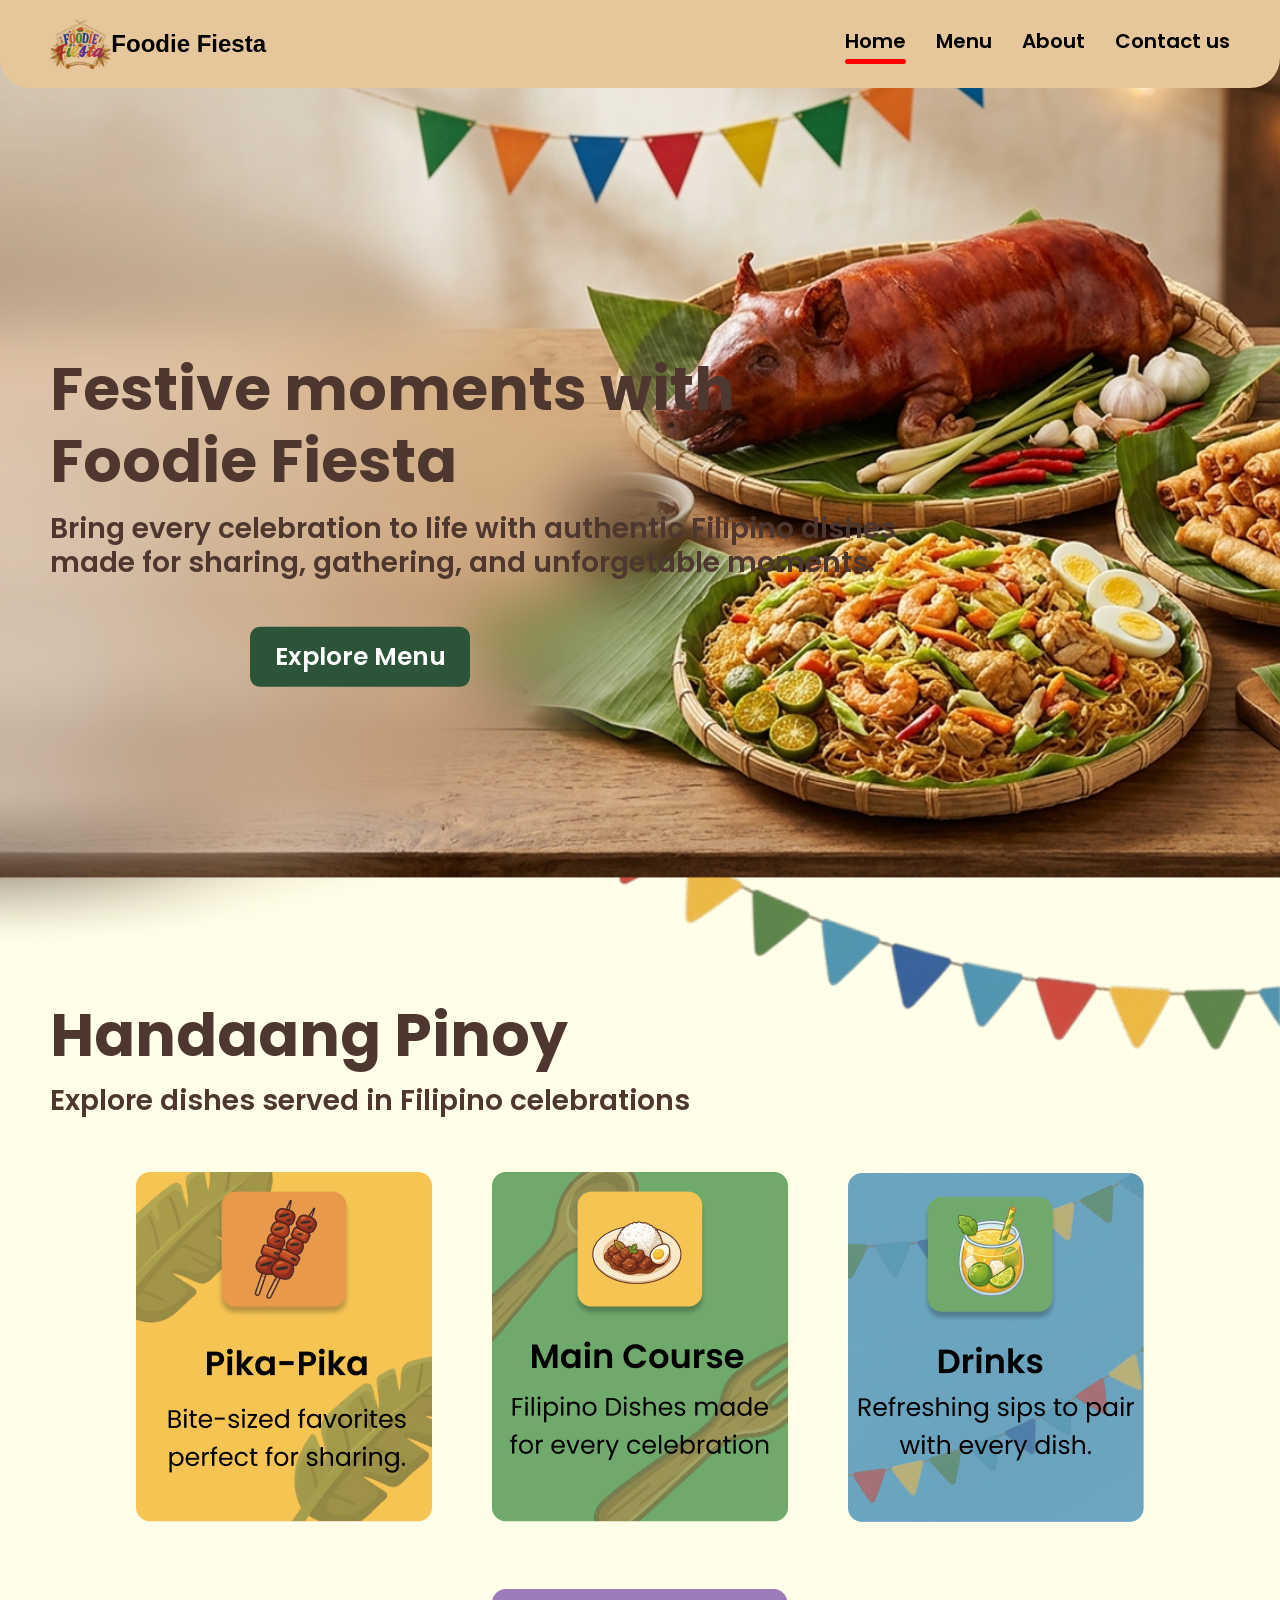
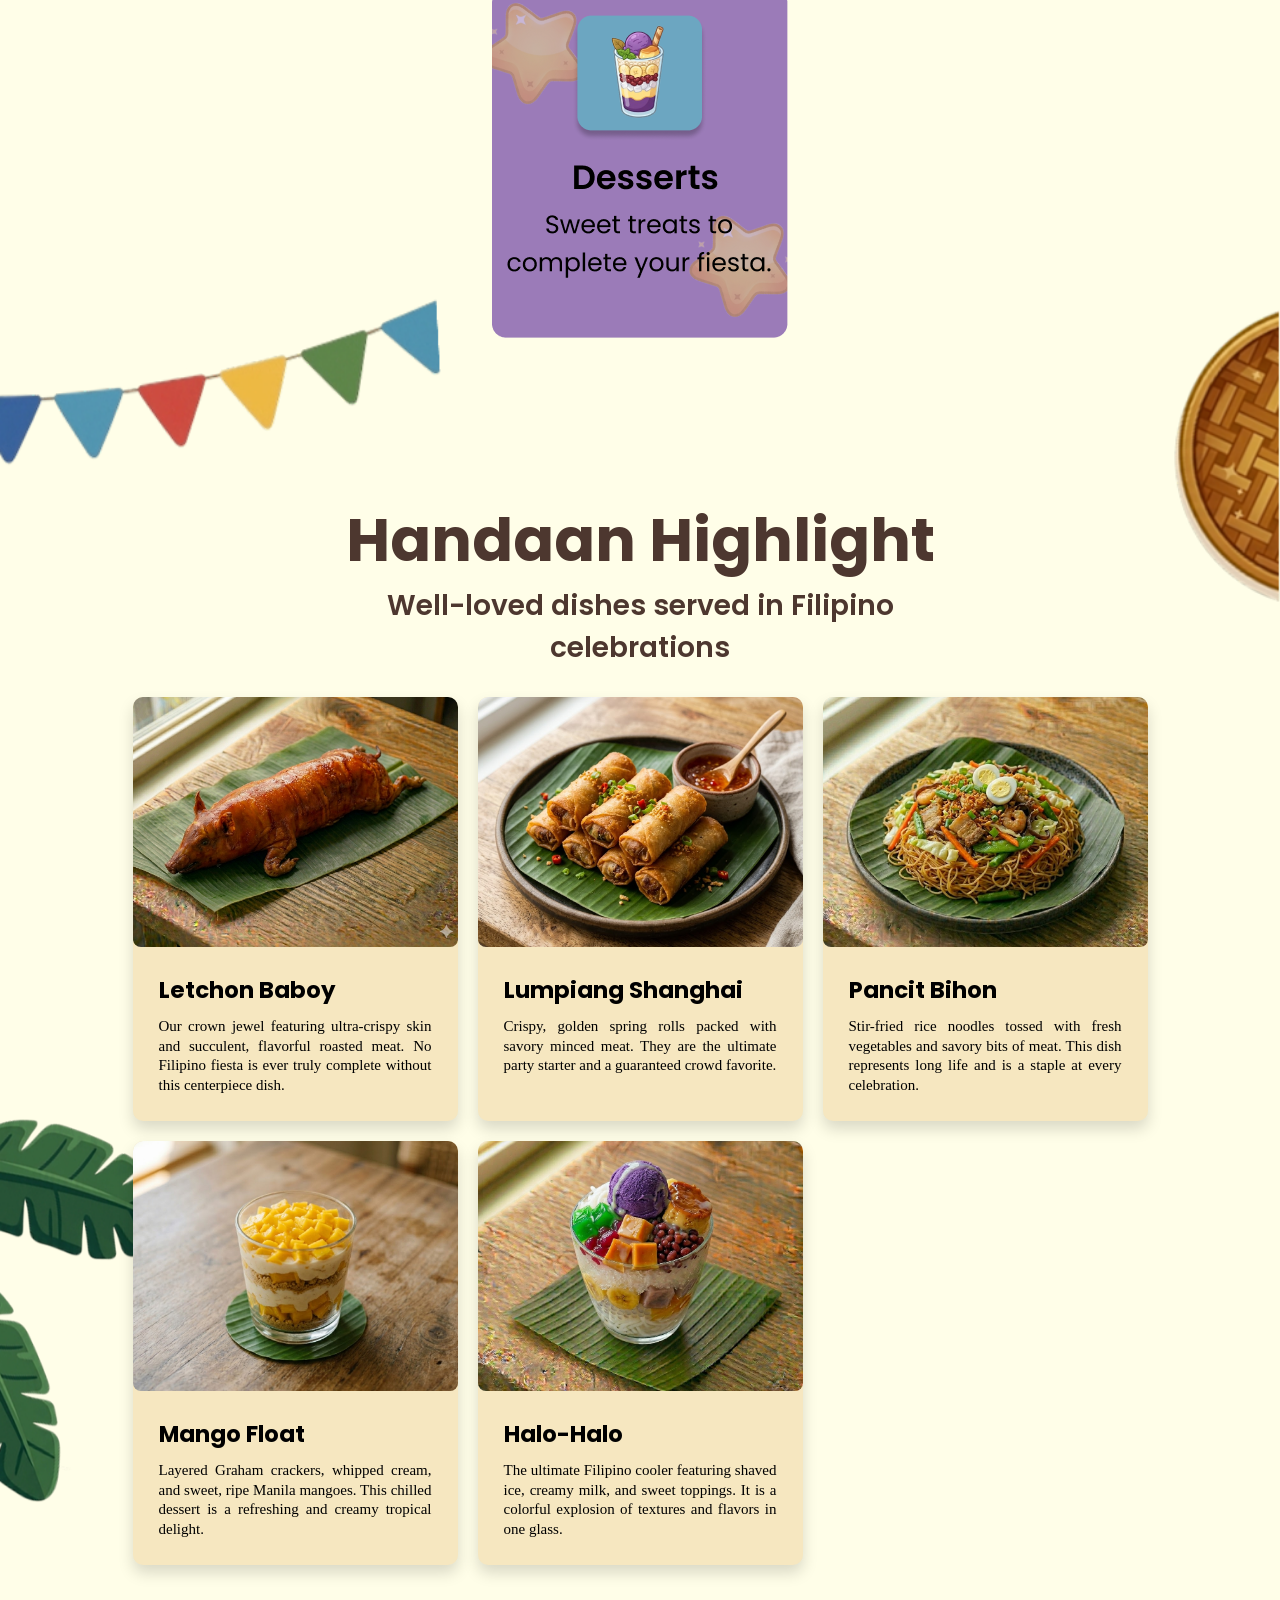
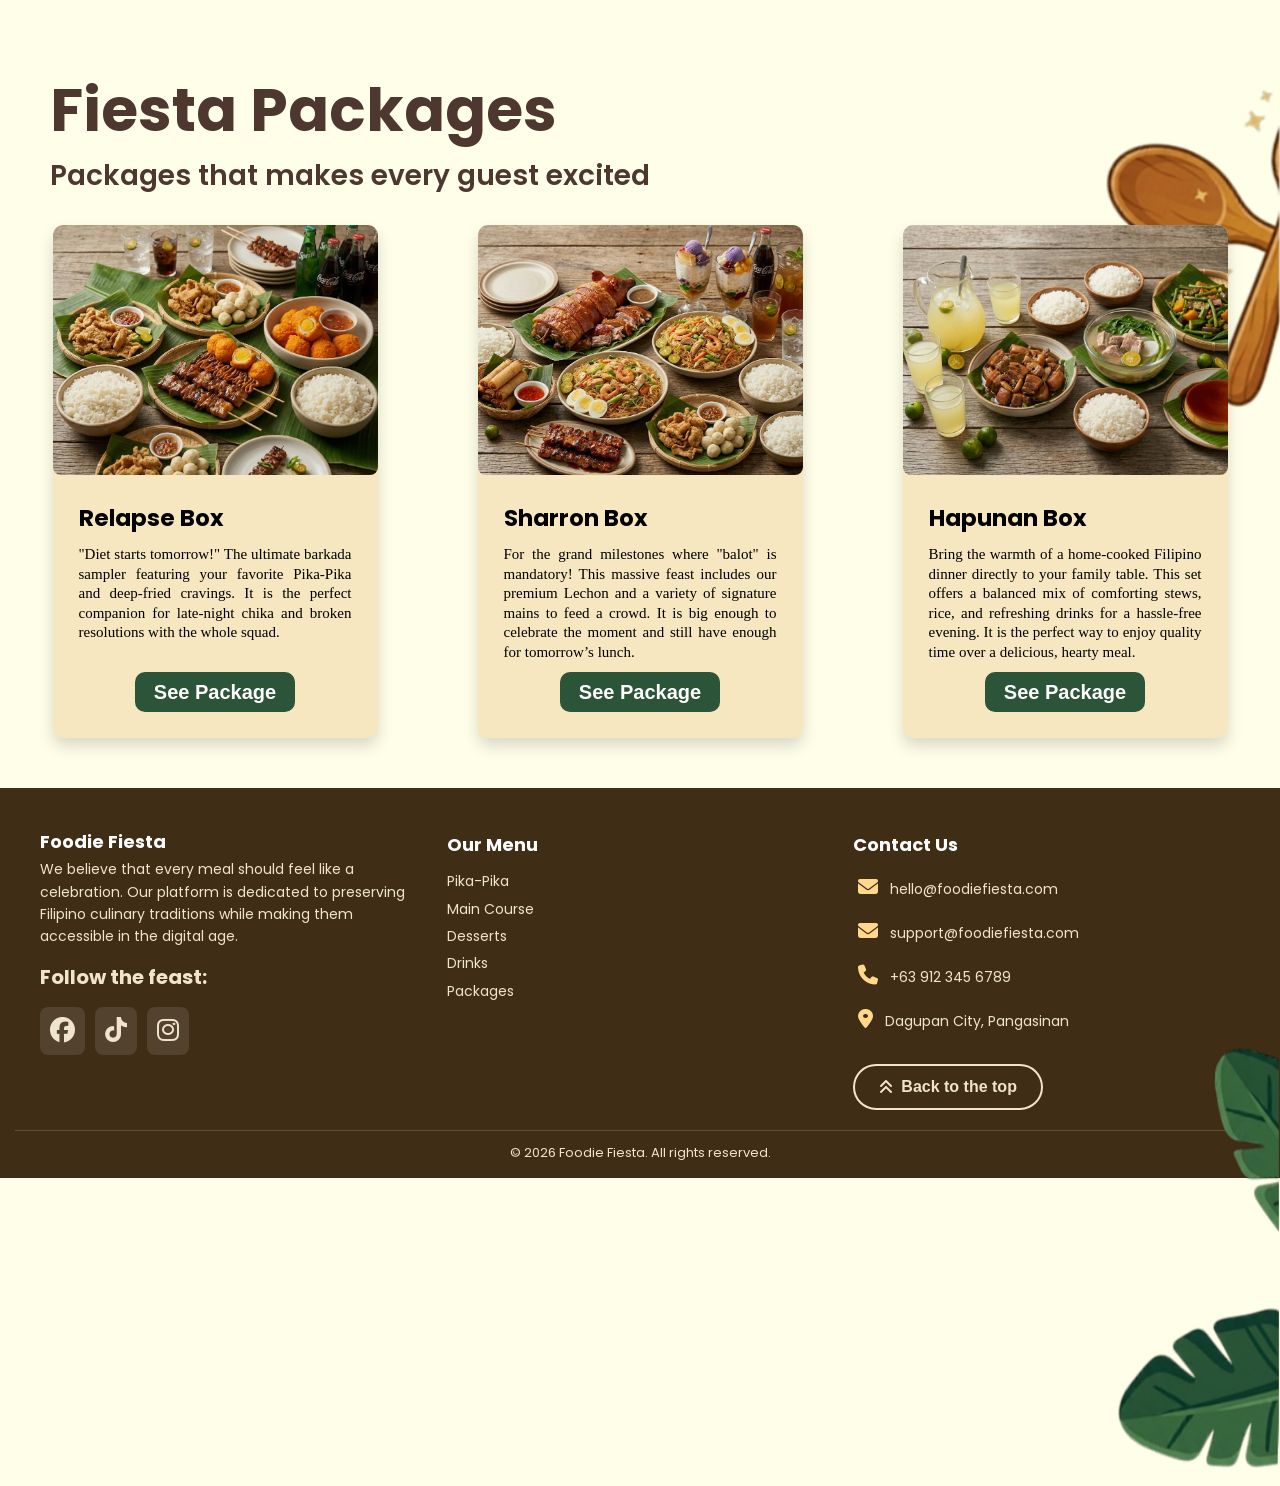
==== commit 904cc234: "ewan ko" ====
--- a/index.html
+++ b/index.html
@@ -103,7 +103,7 @@
 
         <div class="handaan-highlight-card">
             
-            <div class="card">
+            <div class="card" data-id="lechon-baboy">
                 <img src="assets/images/foods/handaan_highlights/Lechon-Baboy.png" alt="letchon baboy">
                 <div class="card-content">
                     <h2>Letchon Baboy</h2>
@@ -111,7 +111,7 @@
                 </div>
             </div>
 
-            <div class="card">
+            <div class="card" data-id="lumpiang-shanghai">
                 <img src="assets/images/foods/handaan_highlights/lumpiang_shanghai.JPG" alt="lumpiang shanghai">
                 <div class="card-content">
                     <h2>Lumpiang Shanghai</h2>
@@ -119,7 +119,7 @@
                 </div>
             </div>
 
-            <div class="card">
+            <div class="card" data-id="pancit-bihon">
                 <img src="assets/images/foods/handaan_highlights/Pancit-Bihon.JPG" alt="pancit bihon">
                 <div class="card-content">
                     <h2>Pancit Bihon</h2>
@@ -127,7 +127,7 @@
                 </div>
             </div>
 
-            <div class="card">
+            <div class="card" data-id="mango-float">
                 <img src="assets/images/foods/handaan_highlights/Mango-Float.JPG" alt="mango float">
                 <div class="card-content">
                     <h2>Mango Float</h2>
@@ -135,7 +135,7 @@
                 </div>
             </div>
 
-            <div class="card">
+            <div class="card" data-id="halo-halo">
                 <img src="assets/images/foods/handaan_highlights/Halo-Halo.JPG" alt="halo halo">
                 <div class="card-content">
                     <h2>Halo-Halo</h2>
@@ -155,7 +155,7 @@
                 <div class="card-content">
                     <h2>Relapse Box</h2>
                     <p>"Diet starts tomorrow!" The ultimate barkada sampler featuring your favorite Pika-Pika and deep-fried cravings. It is the perfect companion for late-night chika and broken resolutions with the whole squad.</p>
-                    <button class="btn">See Package</button>
+                    <button class="btn" data-id="relapse-set">See Package</button>
                 </div>
             </div>
 
@@ -164,7 +164,7 @@
                 <div class="card-content">
                     <h2>Sharron Box</h2>
                     <p>For the grand milestones where "balot" is mandatory! This massive feast includes our premium Lechon and a variety of signature mains to feed a crowd. It is big enough to celebrate the moment and still have enough for tomorrow’s lunch.</p>
-                    <button class="btn">See Package</button>
+                    <button class="btn" data-id="sharon-set">See Package</button>
                 </div>
             </div>
 
@@ -173,16 +173,11 @@
                 <div class="card-content">
                     <h2>Hapunan Box</h2>
                     <p>Bring the warmth of a home-cooked Filipino dinner directly to your family table. This set offers a balanced mix of comforting stews, rice, and refreshing drinks for a hassle-free evening. It is the perfect way to enjoy quality time over a delicious, hearty meal.</p>
-                    <button class="btn">See Package</button>
-                </div>
-            </div>
-        </div>
-    </div>
-
-    <script src="assets/js/index.js"></script>
-
-
-
+                    <button class="btn" data-id="hapunan-set">See Package</button>
+                </div>
+            </div>
+        </div>
+    </div>
 
 
 
@@ -222,8 +217,11 @@
             </div>
         </div>
         <div class="footer-bottom">© 2026 Foodie Fiesta. All rights reserved.</div>
-
     </footer>
 
+
+
+        <script src="assets/js/index.js"></script>
+        
 </body>
 </html>
--- a/assets/css/styles.css
+++ b/assets/css/styles.css
@@ -2,6 +2,7 @@
     margin: 0;
     font-family: "Poppins";
     padding-top: 80px;
+    background-color: #fffee8;
 }
 
 /* ===============NAV====================== */
@@ -34,6 +35,11 @@
     display: none;
     font-size: 30px;
     cursor: pointer;
+    transition: transform 0.3s ease;
+}
+
+.menu-toggle.active {
+    transform: rotate(-90deg);
 }
 
 .logo-container {
@@ -883,7 +889,7 @@
 @media (max-width: 768px) {
     .footer-container {
         flex-direction: column;
-        align-items: center;
+        align-items: center; 
         gap: 15px;
         padding: 20px;
     }
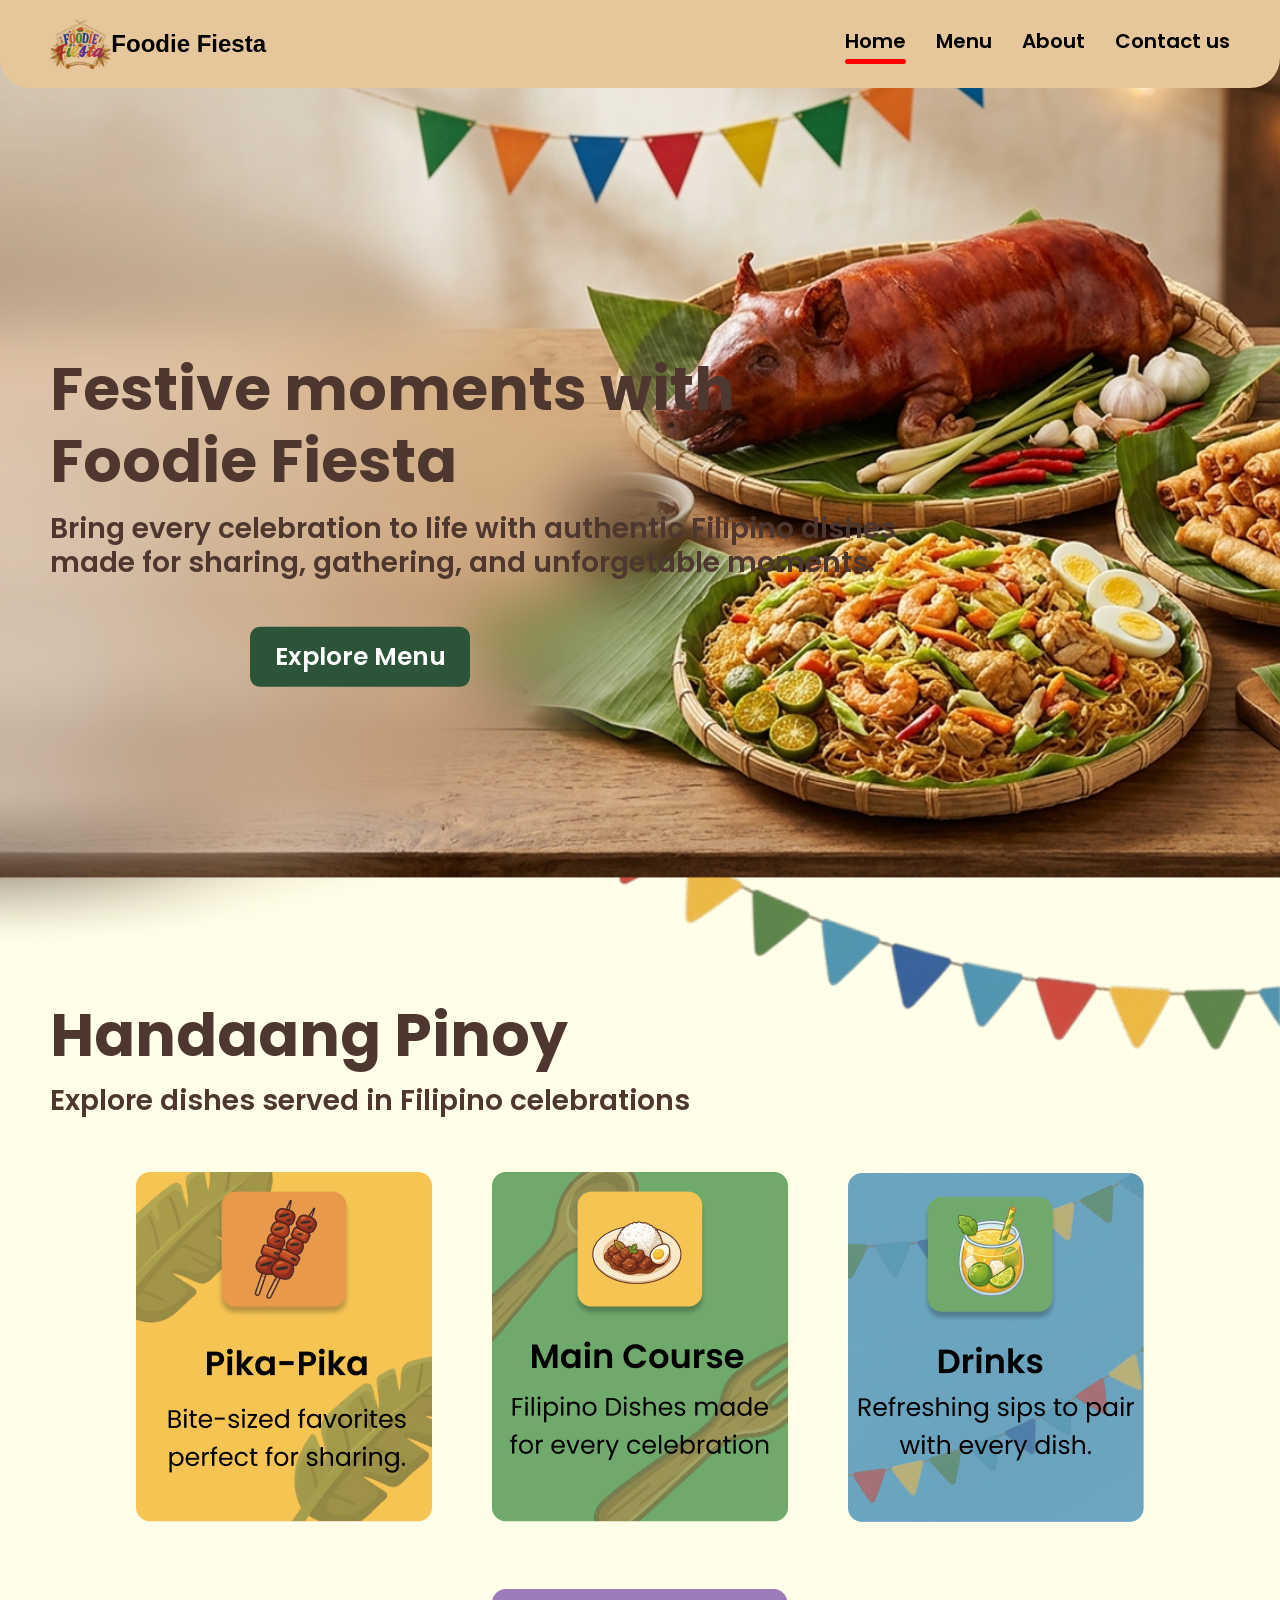
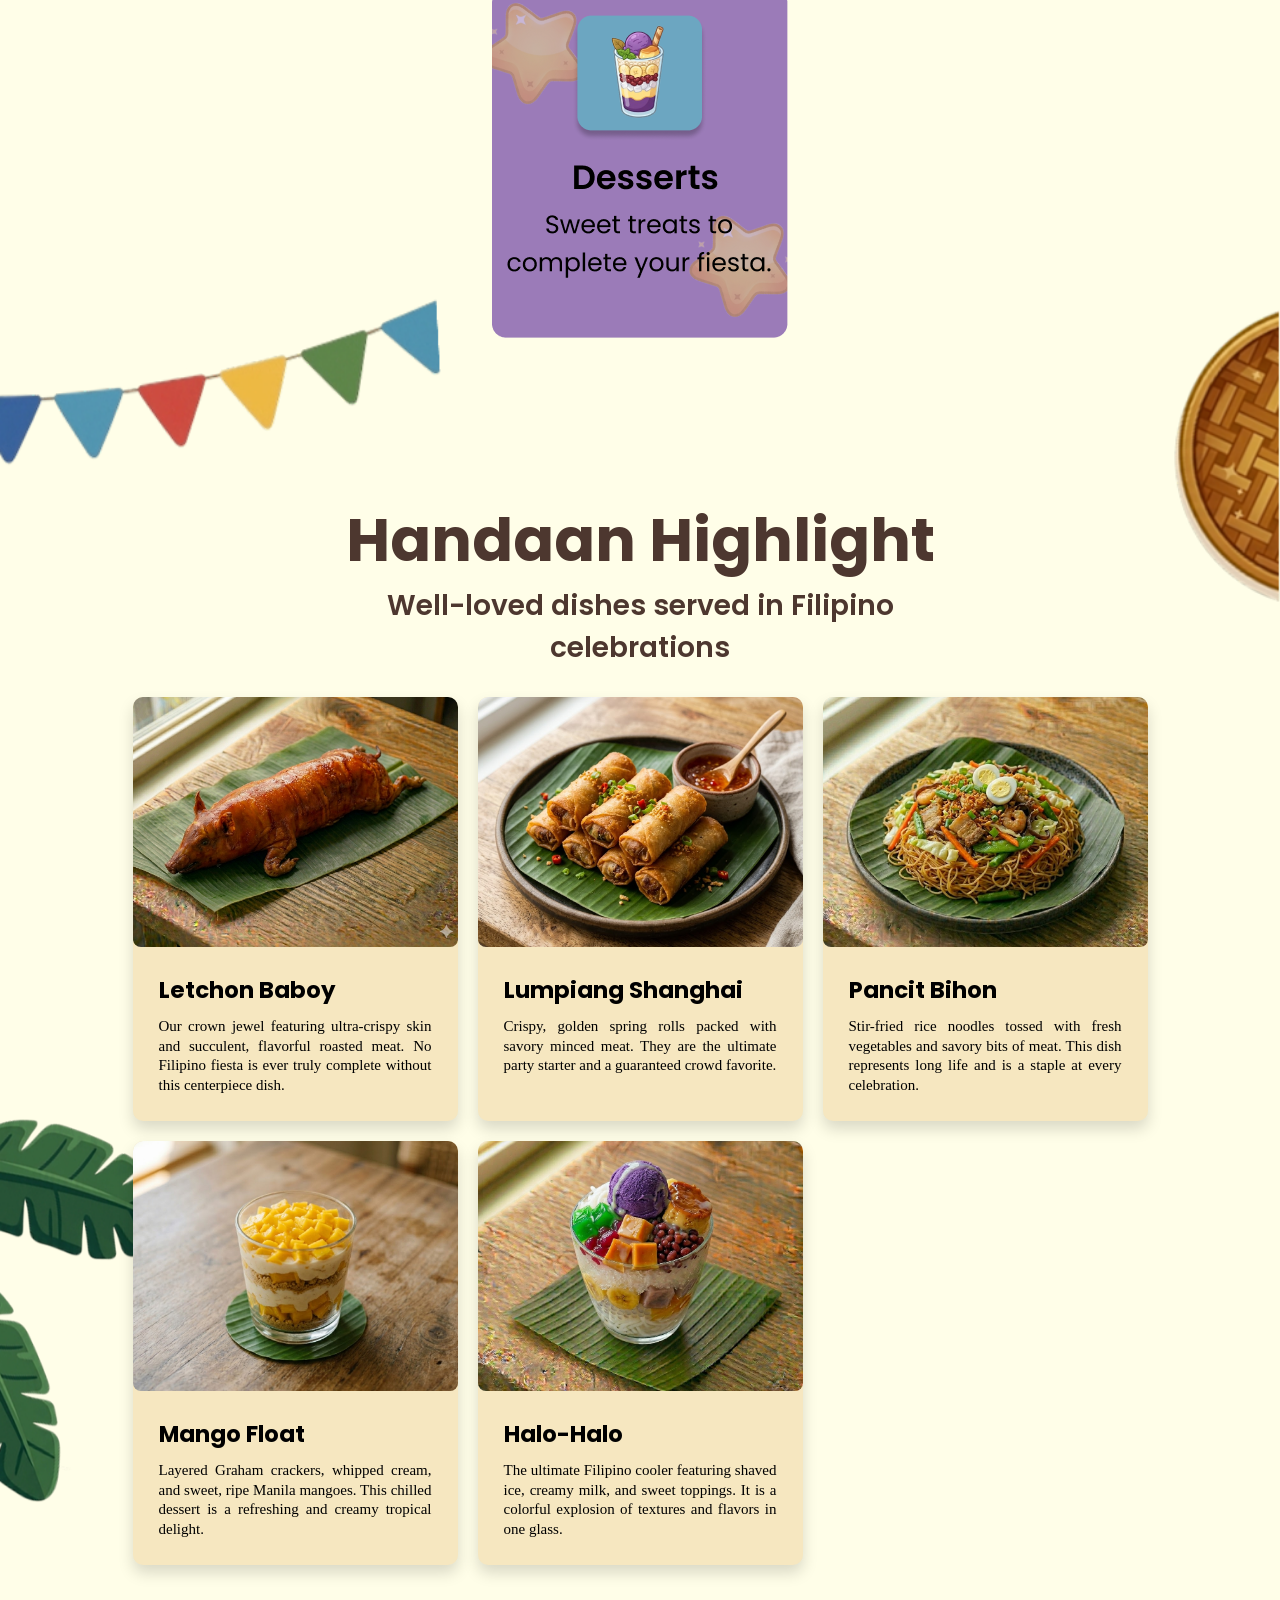
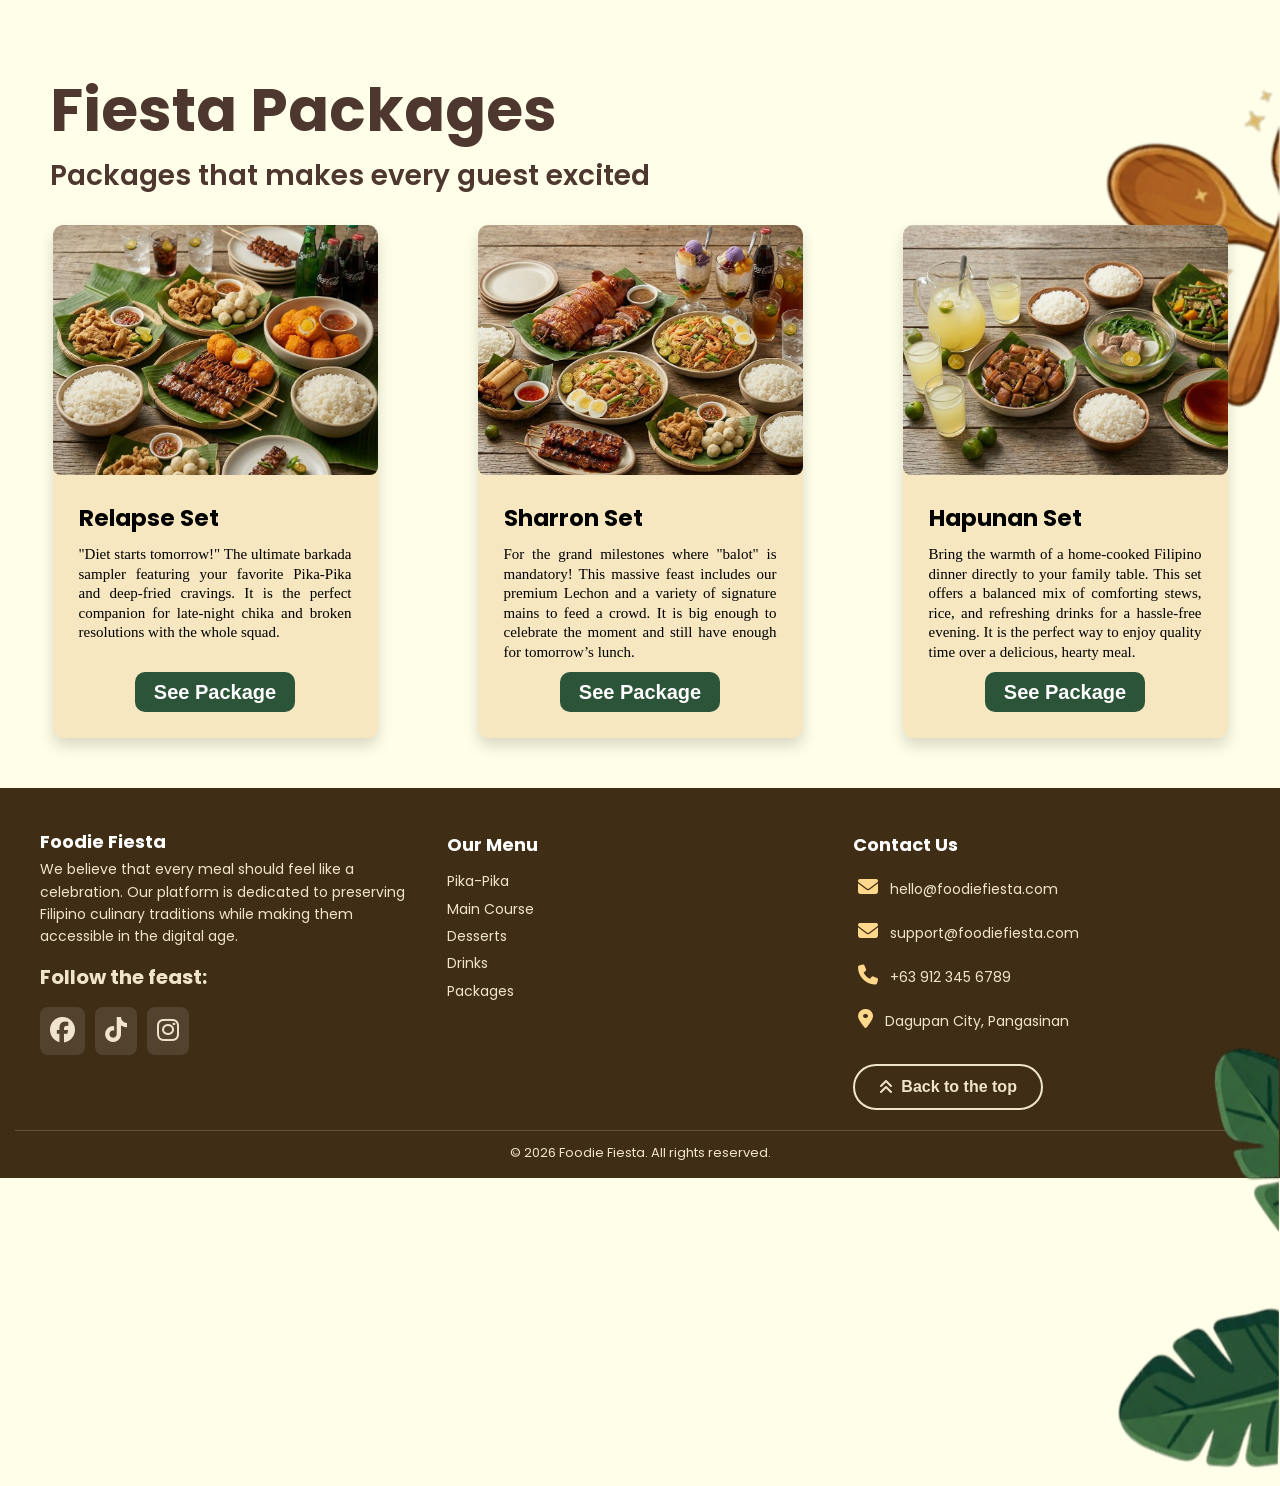
==== commit 1784e488: "ewan ko" ====
--- a/index.html
+++ b/index.html
@@ -20,7 +20,7 @@
         
         <div class="links-container" id="navLinks">
             <a class="nav-link active" href="index.html">Home</a>
-            <a class="nav-link" href="pages/menu.html">Menu</a>
+            <a class="nav-link" href="pages/menu.html?section=0">Menu</a>
             <a class="nav-link" href="pages/about.html">About</a>
             <a class="nav-link" href="pages/contact.html">Contact us</a>
         </div>
@@ -34,7 +34,7 @@
             <p>Bring every celebration to life with authentic Filipino dishes <br> 
                 made for sharing, gathering, and unforgetable moments.
             </p>
-            <a href="pages/menu.html">
+            <a href="pages/menu.html?section=0">
                 <button class="explore-menu-btn">Explore Menu</button>
             </a>
         </div>
@@ -151,27 +151,27 @@
 
         <div class="fiesta-packages-card">
             <div class="card">
-                <img src="assets/images/foods/fiesta_packages/Relapse_set.JPG" alt="Relapse Box">
-                <div class="card-content">
-                    <h2>Relapse Box</h2>
+                <img src="assets/images/foods/fiesta_packages/Relapse_set.JPG" alt="Relapse Set">
+                <div class="card-content">
+                    <h2>Relapse Set</h2>
                     <p>"Diet starts tomorrow!" The ultimate barkada sampler featuring your favorite Pika-Pika and deep-fried cravings. It is the perfect companion for late-night chika and broken resolutions with the whole squad.</p>
                     <button class="btn" data-id="relapse-set">See Package</button>
                 </div>
             </div>
 
             <div class="card">
-                <img src="assets/images/foods/fiesta_packages/Sharon_Set.JPG" alt="Sharron box">
-                <div class="card-content">
-                    <h2>Sharron Box</h2>
+                <img src="assets/images/foods/fiesta_packages/Sharon_Set.JPG" alt="Sharron Set">
+                <div class="card-content">
+                    <h2>Sharron Set</h2>
                     <p>For the grand milestones where "balot" is mandatory! This massive feast includes our premium Lechon and a variety of signature mains to feed a crowd. It is big enough to celebrate the moment and still have enough for tomorrow’s lunch.</p>
                     <button class="btn" data-id="sharon-set">See Package</button>
                 </div>
             </div>
 
             <div class="card">
-                <img src="assets/images/foods/fiesta_packages/Hapunan_set.JPG" alt="Hapunan Box">
-                <div class="card-content">
-                    <h2>Hapunan Box</h2>
+                <img src="assets/images/foods/fiesta_packages/Hapunan_set.JPG" alt="Hapunan Set">
+                <div class="card-content">
+                    <h2>Hapunan Set</h2>
                     <p>Bring the warmth of a home-cooked Filipino dinner directly to your family table. This set offers a balanced mix of comforting stews, rice, and refreshing drinks for a hassle-free evening. It is the perfect way to enjoy quality time over a delicious, hearty meal.</p>
                     <button class="btn" data-id="hapunan-set">See Package</button>
                 </div>
